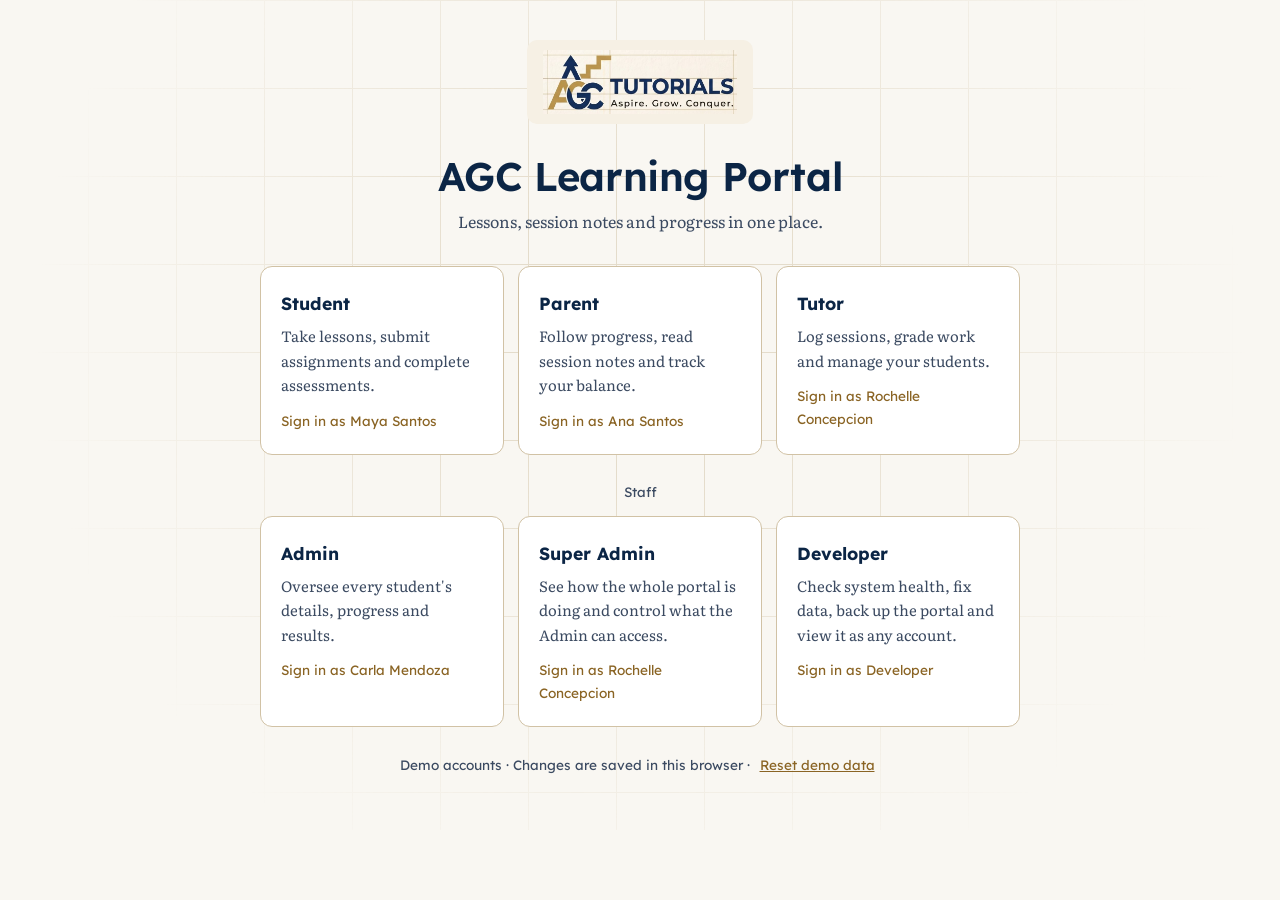
==== AGC Learning Portal.html @ 4625453e "Remove redundant View as page (sidebar dropdown remains) Co-Authored-By: Claude Opus 5.5 <noreply@an" ====
<!DOCTYPE html>
<html lang="en">
<head>
<meta charset="UTF-8">
<meta name="viewport" content="width=device-width, initial-scale=1, viewport-fit=cover">
<title>AGC Learning Portal — AGC Tutorials</title>
<link rel="preconnect" href="https://fonts.googleapis.com">
<link rel="preconnect" href="https://fonts.gstatic.com" crossorigin>
<link href="https://fonts.googleapis.com/css2?family=Lexend:wght@300;400;500;600;700&family=Literata:ital,opsz,wght@0,7..72,400;0,7..72,500;1,7..72,400&display=swap" rel="stylesheet">
<style>
:root{
  --navy:#0B2545; --gold:#C59B4E; --cream:#F9F7F2; --tan:#D1C2A5;
  --bg:#F9F7F2; --surface:#FFFFFF; --surface-2:#F2EDE2; --ink:#0B2545; --ink-soft:#3B4A61;
  --gold-text:#8A6424; --line:#D1C2A5; --btn-bg:#0B2545; --btn-ink:#F9F7F2; --plate:#F6F0E4;
  --side:#0B2545; --side-ink:#E9EDF3; --side-soft:#9FB0C6; --step-empty:#E7DFCE;
  --ok:#2F6B4F; --warn:#9A5B12;
  --display:"Lexend","Segoe UI",system-ui,sans-serif;
  --body:"Literata",Georgia,"Times New Roman",serif;
  box-sizing:border-box;
  padding-top:env(safe-area-inset-top,0px); padding-bottom:env(safe-area-inset-bottom,0px);
}
@media (prefers-color-scheme: dark){
  :root:not([data-theme="light"]){
    --bg:#07182E; --surface:#0E2744; --surface-2:#0B213B; --ink:#F3EEE3; --ink-soft:#C3CBD8;
    --gold-text:#D9B36B; --line:#2B4466; --btn-bg:#C59B4E; --btn-ink:#0B2545;
    --side:#081C35; --side-ink:#E9EDF3; --side-soft:#8FA2BC; --step-empty:#1D3656; --ok:#7CC4A0; --warn:#E3A85A;
  }
}
:root[data-theme="dark"]{
  --bg:#07182E; --surface:#0E2744; --surface-2:#0B213B; --ink:#F3EEE3; --ink-soft:#C3CBD8;
  --gold-text:#D9B36B; --line:#2B4466; --btn-bg:#C59B4E; --btn-ink:#0B2545;
  --side:#081C35; --side-ink:#E9EDF3; --side-soft:#8FA2BC; --step-empty:#1D3656; --ok:#7CC4A0; --warn:#E3A85A;
}
*,*::before,*::after{box-sizing:inherit}
html,body{height:100%}
body{margin:0;background:var(--bg);color:var(--ink);font-family:var(--body);font-size:1rem;line-height:1.65;-webkit-font-smoothing:antialiased}
h1,h2,h3,h4{font-family:var(--display);font-weight:600;line-height:1.2;margin:0;letter-spacing:-.01em}
p{margin:0 0 .9em}
a{color:inherit}
img{max-width:100%;display:block}
button,input,select,textarea{font:inherit;color:inherit}
:focus-visible{outline:3px solid var(--gold);outline-offset:2px;border-radius:4px}
@media (prefers-reduced-motion: reduce){*{animation:none!important;transition:none!important}}

/* ---------- Login ---------- */
.login{min-height:100%;display:grid;place-items:center;padding:40px 20px;position:relative;overflow:hidden}
.login::before{content:"";position:absolute;inset:0;opacity:.5;pointer-events:none;
  background-image:linear-gradient(var(--line) 1px,transparent 1px),linear-gradient(90deg,var(--line) 1px,transparent 1px);
  background-size:88px 88px;mask-image:radial-gradient(circle at 50% 40%,#000 20%,transparent 75%);-webkit-mask-image:radial-gradient(circle at 50% 40%,#000 20%,transparent 75%)}
.login-card{position:relative;width:min(760px,100%)}
.login-logo{background:var(--plate);border-radius:10px;padding:10px 16px;width:max-content;margin:0 auto 28px}
.login-logo img{height:64px;width:auto}
.login h1{text-align:center;font-size:clamp(1.8rem,4vw,2.5rem);margin-bottom:8px}
.login .sub{text-align:center;color:var(--ink-soft);margin-bottom:32px}
.roles{display:grid;grid-template-columns:repeat(3,1fr);gap:14px}
.role{background:var(--surface);border:1px solid var(--line);border-radius:12px;padding:22px 20px;text-align:left;cursor:pointer;display:flex;flex-direction:column;gap:6px;transition:border-color .15s,transform .15s}
.role:hover{border-color:var(--gold);transform:translateY(-2px)}
.role b{font-family:var(--display);font-size:1.1rem}
.role span{font-size:.93rem;color:var(--ink-soft)}
.role em{font-family:var(--display);font-style:normal;font-size:.85rem;color:var(--gold-text);margin-top:6px}
.login .foot{text-align:center;font-family:var(--display);font-size:.85rem;color:var(--ink-soft);margin-top:26px}
.roles-2{grid-template-columns:repeat(2,1fr);max-width:520px;margin:0 auto}
.viewas{padding:14px 6px 16px;border-top:1px solid rgba(255,255,255,.1);font-family:var(--display)}
.viewas label{display:block;font-size:.8rem;color:var(--side-soft);margin-bottom:6px}
.viewas select{background:rgba(255,255,255,.06);color:var(--side-ink);border:1px solid rgba(255,255,255,.2);border-radius:8px;padding:8px 10px;width:100%;font-size:.88rem}
.viewas select option,.viewas select optgroup{background:var(--side);color:var(--side-ink)}
.devbar{display:flex;justify-content:space-between;align-items:center;gap:12px;flex-wrap:wrap;background:var(--gold);color:#0B2545;font-family:var(--display);font-size:.92rem;padding:10px 16px;border-radius:10px;margin-bottom:22px}
.devbar button{background:#0B2545;color:#F9F7F2;border:0;border-radius:8px;padding:6px 12px;font-family:var(--display);font-size:.85rem;cursor:pointer}
textarea.code{font-family:ui-monospace,SFMono-Regular,Consolas,monospace;font-size:.85rem;line-height:1.5;white-space:pre;overflow:auto;tab-size:2}
@media (max-width:680px){.roles,.roles-2{grid-template-columns:1fr}}

/* ---------- Shell ---------- */
.app{display:grid;grid-template-columns:260px 1fr;min-height:100%}
.side{background:var(--side);color:var(--side-ink);display:flex;flex-direction:column;position:sticky;top:0;height:100vh;height:100dvh;padding:20px 16px}
.side .logo{background:var(--plate);border-radius:8px;padding:6px 10px;margin:0 4px 26px}
.side .logo img{height:40px;width:auto}
.side nav{display:flex;flex-direction:column;gap:2px;flex:1}
.side nav a{font-family:var(--display);font-size:.95rem;text-decoration:none;color:var(--side-soft);padding:10px 14px;border-radius:8px;display:flex;justify-content:space-between;align-items:center}
.side nav a:hover{color:var(--side-ink);background:rgba(255,255,255,.06)}
.side nav a[aria-current="page"]{color:var(--side-ink);background:rgba(197,155,78,.16);box-shadow:inset 3px 0 0 var(--gold)}
.pill{background:var(--gold);color:#0B2545;font-size:.75rem;font-weight:600;border-radius:999px;padding:1px 8px}
.who{border-top:1px solid rgba(255,255,255,.1);padding:16px 6px 0;font-family:var(--display)}
.who b{display:block;font-weight:500;font-size:.95rem}
.who span{font-size:.82rem;color:var(--side-soft)}
.who button{margin-top:12px;background:none;border:1px solid rgba(255,255,255,.2);color:var(--side-ink);border-radius:8px;padding:7px 12px;font-family:var(--display);font-size:.85rem;cursor:pointer}
.who button:hover{border-color:var(--gold)}
.topbar{display:none}
.scrim{display:none}
.side{grid-column:1;grid-row:1}
main{grid-column:2;grid-row:1}
main{padding:clamp(22px,4vw,44px) clamp(18px,4vw,48px) 60px;min-width:0}
.page{max-width:1080px}
@media (max-width:880px){
  .app{grid-template-columns:1fr;grid-template-rows:auto 1fr}
  main{grid-column:1;grid-row:2}
  .side{position:fixed;inset:0 auto 0 0;width:min(280px,85%);z-index:50;transform:translateX(-100%);transition:transform .25s;padding-top:calc(20px + env(safe-area-inset-top,0px))}
  .side.open{transform:none}
  .scrim{position:fixed;inset:0;background:rgba(5,16,32,.5);z-index:40;display:none}
  .scrim.show{display:block}
  .topbar{display:flex;align-items:center;gap:12px;position:sticky;top:0;z-index:30;background:var(--side);color:var(--side-ink);padding:10px 16px;padding-top:calc(10px + env(safe-area-inset-top,0px))}
  .topbar button{background:none;border:1px solid rgba(255,255,255,.25);color:var(--side-ink);border-radius:8px;padding:6px 12px;font-family:var(--display);cursor:pointer}
  .topbar b{font-family:var(--display);font-weight:500}
}

/* ---------- Page elements ---------- */
.head{margin-bottom:28px}
.head h1{font-size:clamp(1.6rem,3.4vw,2.3rem)}
.head p{color:var(--ink-soft);margin:6px 0 0;max-width:62ch}
.crumb{font-family:var(--display);font-size:.88rem;color:var(--gold-text);text-decoration:none;display:inline-block;margin-bottom:10px}
.crumb:hover{text-decoration:underline}
.grid{display:grid;gap:16px}
.g2{grid-template-columns:repeat(2,minmax(0,1fr))}
.g3{grid-template-columns:repeat(3,minmax(0,1fr))}
@media (max-width:980px){.g3{grid-template-columns:repeat(2,minmax(0,1fr))}}
@media (max-width:700px){.g2,.g3{grid-template-columns:1fr}}
.card{background:var(--surface);border:1px solid var(--line);border-radius:12px;padding:22px}
.card h2{font-size:1.1rem;margin-bottom:14px}
.card h3{font-size:1.05rem}
.muted{color:var(--ink-soft)}
.small{font-size:.9rem}
.label{font-family:var(--display);font-size:.85rem;color:var(--ink-soft)}
.big{font-family:var(--display);font-size:2.2rem;font-weight:700;letter-spacing:-.02em;line-height:1.1}
.big small{font-size:1rem;font-weight:400;color:var(--ink-soft);letter-spacing:0}
.hero-card{background:var(--navy);color:#F3EEE3;border-color:var(--navy)}
.hero-card .label,.hero-card .muted,.hero-card .big small{color:#B9C4D4}
:root[data-theme="dark"] .hero-card{border-color:var(--gold)}
@media (prefers-color-scheme: dark){:root:not([data-theme="light"]) .hero-card{border-color:var(--gold)}}
.bar{height:8px;background:var(--step-empty);border-radius:99px;overflow:hidden;margin:12px 0 6px}
.bar i{display:block;height:100%;background:var(--gold);border-radius:99px}
.hero-card .bar{background:rgba(255,255,255,.14)}
.section-title{font-family:var(--display);font-size:1.15rem;font-weight:600;margin:36px 0 14px}
.list{display:flex;flex-direction:column}
.row{display:flex;justify-content:space-between;align-items:center;gap:14px;padding:14px 0;border-top:1px solid var(--line)}
.row:first-child{border-top:0;padding-top:0}
.row:last-child{padding-bottom:0}
.row h4{font-size:.98rem;font-weight:500}
.row .meta{font-family:var(--display);font-size:.84rem;color:var(--ink-soft)}
.tag{font-family:var(--display);font-size:.78rem;font-weight:500;border-radius:6px;padding:3px 9px;white-space:nowrap;border:1px solid var(--line);color:var(--ink-soft)}
.tag.gold{background:var(--gold);border-color:var(--gold);color:#0B2545}
.tag.ok{color:var(--ok);border-color:currentColor}
.tag.warn{color:var(--warn);border-color:currentColor}
.btn{font-family:var(--display);font-weight:500;font-size:.95rem;border-radius:8px;padding:10px 18px;cursor:pointer;border:2px solid transparent;text-decoration:none;display:inline-block;text-align:center}
.btn-primary{background:var(--btn-bg);color:var(--btn-ink)}
.btn-primary:hover{filter:brightness(1.12)}
.btn-ghost{background:transparent;border-color:var(--gold);color:var(--ink)}
.btn-ghost:hover{background:var(--gold);color:#0B2545}
.btn-sm{padding:6px 12px;font-size:.86rem}
.linkish{font-family:var(--display);font-size:.9rem;color:var(--gold-text);text-decoration:none;font-weight:500}
.linkish:hover{text-decoration:underline}
.empty{padding:26px;text-align:center;color:var(--ink-soft);border:1px dashed var(--line);border-radius:12px}

/* Staircase progress meter (signature) */
.stairs{display:flex;align-items:flex-end;gap:3px;height:34px}
.stairs i{flex:1;min-width:6px;background:var(--step-empty);border-radius:2px 2px 0 0}
.stairs i.on{background:var(--gold)}
.hero-card .stairs i{background:rgba(255,255,255,.14)}
.hero-card .stairs i.on{background:var(--gold)}
.stairs.lg{height:56px;gap:4px}

/* Courses */
.course{display:flex;flex-direction:column;gap:10px;text-decoration:none;transition:border-color .15s}
.course:hover{border-color:var(--gold)}
.course .svc{font-family:var(--display);font-size:.82rem;color:var(--gold-text);font-weight:500}
.course h3{font-size:1.2rem}
.course .foot{display:flex;justify-content:space-between;align-items:center;font-family:var(--display);font-size:.86rem;color:var(--ink-soft)}
.module{margin-bottom:22px}
.module h3{font-size:1rem;margin-bottom:10px;color:var(--ink-soft);font-weight:500}
.lesson{display:flex;align-items:center;gap:14px;padding:14px 16px;background:var(--surface);border:1px solid var(--line);border-radius:10px;margin-bottom:8px;text-decoration:none}
.lesson:hover{border-color:var(--gold)}
.check{width:24px;height:24px;border-radius:50%;border:2px solid var(--line);flex:none;display:grid;place-items:center;font-size:.8rem;color:#0B2545}
.check.on{background:var(--gold);border-color:var(--gold)}
.lesson b{font-family:var(--display);font-weight:500;flex:1}
.lesson span{font-family:var(--display);font-size:.84rem;color:var(--ink-soft);text-align:right;max-width:42%}
.lesson b{min-width:0}
.reader{max-width:70ch}
.reader .body p{font-size:1.06rem;line-height:1.8}
.keys{background:var(--surface-2);border-left:4px solid var(--gold);border-radius:0 10px 10px 0;padding:16px 20px;margin:22px 0}
.keys h3{font-size:.98rem;margin-bottom:8px}
.keys ul{margin:0;padding-left:1.2em}
.keys li{margin:4px 0}
.try{border:1px solid var(--line);border-radius:10px;padding:16px 20px;margin-bottom:26px;background:var(--surface)}
.try h3{font-size:.98rem;margin-bottom:6px}
.pager{display:flex;justify-content:space-between;gap:12px;flex-wrap:wrap;align-items:center;border-top:1px solid var(--line);padding-top:20px}

/* Forms */
.field{display:flex;flex-direction:column;gap:6px;margin-bottom:14px}
.field label{font-family:var(--display);font-size:.88rem;font-weight:500}
input[type=text],input[type=email],input[type=number],input[type=date],input[type=time],select,textarea{background:var(--bg);border:1px solid var(--line);border-radius:8px;padding:10px 12px;width:100%}
textarea{min-height:110px;resize:vertical;line-height:1.55}
input:focus,select:focus,textarea:focus{outline:2px solid var(--gold);outline-offset:0;border-color:var(--gold)}
.form-row{display:grid;grid-template-columns:repeat(2,minmax(0,1fr));gap:0 14px}
@media (max-width:600px){.form-row{grid-template-columns:1fr}}

/* Quiz */
.q{margin-bottom:18px}
.q legend{font-family:var(--display);font-weight:500;margin-bottom:10px;padding:0}
.q fieldset{border:0;padding:0;margin:0}
.opt{display:flex;align-items:center;gap:10px;padding:10px 14px;border:1px solid var(--line);border-radius:8px;margin-bottom:6px;cursor:pointer;background:var(--bg)}
.opt:hover{border-color:var(--gold)}
.opt input{accent-color:var(--navy)}
.opt.right{border-color:var(--ok);box-shadow:inset 3px 0 0 var(--ok)}
.opt.wrong{border-color:var(--warn);box-shadow:inset 3px 0 0 var(--warn)}
.score{display:flex;align-items:center;gap:20px;margin-bottom:20px}

/* Notes */
.note{border-left:4px solid var(--gold)}
.note .top{display:flex;justify-content:space-between;gap:10px;flex-wrap:wrap;margin-bottom:10px}
.note h3{font-size:1.05rem}
.note .next{background:var(--surface-2);border-radius:8px;padding:10px 14px;font-size:.95rem;margin-top:6px}
.note .next b{font-family:var(--display);font-weight:500}

/* Schedule */
.date{width:58px;flex:none;text-align:center;border:1px solid var(--line);border-radius:10px;padding:6px 0;font-family:var(--display);background:var(--surface-2)}
.date b{display:block;font-size:1.3rem;line-height:1.1}
.date span{font-size:.75rem;color:var(--ink-soft)}
.srow{display:flex;gap:14px;align-items:center;flex:1;min-width:0}

.toast{position:fixed;left:50%;bottom:calc(22px + env(safe-area-inset-bottom,0px));transform:translate(-50%,16px);background:var(--navy);color:#F3EEE3;font-family:var(--display);padding:12px 18px;border-radius:8px;border:1px solid var(--gold);opacity:0;transition:.25s;z-index:90;pointer-events:none}
.toast.show{opacity:1;transform:translate(-50%,0)}
.table-wrap{overflow-x:auto}

/* Tutor hours & payments */
.hp-filters{display:flex;flex-wrap:wrap;gap:12px;align-items:flex-end;justify-content:space-between;margin-bottom:24px}
.hp-filters form{display:flex;flex-wrap:wrap;gap:10px;align-items:flex-end;flex:1 1 520px}
.hp-filters .field{margin:0;flex:1 1 140px;min-width:0}
.hp-filters .field label{font-size:.8rem;color:var(--ink-soft)}
.hp-dl{display:flex;gap:8px;flex-wrap:wrap}
.hp-sec{padding:0;overflow:hidden;margin-bottom:22px}
.hp-sec>h2{margin:0;padding:18px 22px;background:var(--surface-2);font-size:1.1rem;border-bottom:1px solid var(--line)}
.hp-sec .table-wrap{padding:6px 22px 4px}
.hp-sec .tbl th{padding-top:14px;text-transform:uppercase;letter-spacing:.04em;font-size:.74rem}
.hp-sec .tbl .num{text-align:right}
.hp-sec .tbl tfoot td{font-family:var(--display);font-weight:600;border-top:2px solid var(--line);border-bottom:0}
.hp-none{text-align:center;color:var(--ink-soft);padding:22px 0!important}

/* Admin */
.g4{grid-template-columns:repeat(4,minmax(0,1fr))}
@media (max-width:980px){.g4{grid-template-columns:repeat(2,minmax(0,1fr))}}
@media (max-width:480px){.g4{grid-template-columns:1fr}}
.tbl{width:100%;border-collapse:collapse;font-size:.92rem;min-width:640px}
.tbl th{font-family:var(--display);font-weight:500;font-size:.8rem;color:var(--ink-soft);text-align:left;padding:0 12px 10px 0;border-bottom:1px solid var(--line);white-space:nowrap}
.tbl td{padding:12px 12px 12px 0;border-bottom:1px solid var(--line);vertical-align:middle}
.tbl tr:last-child td{border-bottom:0}
.tbl .bar{margin:4px 0 0;width:110px}
.perm{display:flex;justify-content:space-between;align-items:center;gap:16px;padding:14px 0;border-top:1px solid var(--line);cursor:pointer}
.perm:first-child{border-top:0;padding-top:0}
.perm b{font-family:var(--display);font-weight:500;display:block}
.perm input{width:20px;height:20px;accent-color:var(--navy);flex:none}
.locked{border-left:4px solid var(--warn)}
</style>
</head>
<body>
<div id="root"></div>
<div class="toast" id="toast" role="status" aria-live="polite"></div>

<script>
const LOGO = "[data-uri]";
const KEY = "agc-lms-v1", ME_KEY = "agc-lms-me";

/* ---------- helpers ---------- */
const esc = s => String(s ?? "").replace(/[&<>"']/g, c => ({"&":"&amp;","<":"&lt;",">":"&gt;",'"':"&quot;","'":"&#39;"}[c]));
const pad = n => String(n).padStart(2,"0");
const iso = d => d.getFullYear()+"-"+pad(d.getMonth()+1)+"-"+pad(d.getDate());
const dayOffset = n => { const d = new Date(); d.setDate(d.getDate()+n); return iso(d); };
const today = () => iso(new Date());
const parse = s => { const [y,m,d] = s.split("-").map(Number); return new Date(y,m-1,d); };
const fmt = s => parse(s).toLocaleDateString("en-US",{weekday:"short",month:"short",day:"numeric"});
const fmtLong = s => parse(s).toLocaleDateString("en-US",{weekday:"long",month:"long",day:"numeric"});
const fmtTime = t => { if(!t) return ""; let [h,m]=t.split(":").map(Number); const ap=h>=12?"PM":"AM"; h=h%12||12; return h+":"+pad(m)+" "+ap; };
const daysUntil = s => Math.round((parse(s) - parse(today()))/86400000);
const uid = p => p + Math.random().toString(36).slice(2,8);
function dueLabel(s){ const n=daysUntil(s); if(n<0) return {t:Math.abs(n)+" day"+(n===-1?"":"s")+" overdue",c:"warn"}; if(n===0) return {t:"Due today",c:"warn"}; if(n===1) return {t:"Due tomorrow",c:"gold"}; return {t:"Due "+fmt(s),c:""}; }
let toastT; function toast(m){ const t=document.getElementById("toast"); t.textContent=m; t.classList.add("show"); clearTimeout(toastT); toastT=setTimeout(()=>t.classList.remove("show"),2000); }

/* ---------- seed data ---------- */
function L(id,title,mins,body,keys,example){ return {id,title,mins,body,keys,example}; }
function seed(){
  const courses = {
    alg1:{id:"alg1",title:"Algebra I",service:"AGC Core Tutoring",subject:"Math",level:"Middle & High School",
      blurb:"Build fluency with expressions, equations and linear relationships.",
      modules:[
        {title:"Expressions & equations",lessons:[
          L("a1","Variables and expressions",20,["A variable is a letter that stands for a number we don't know yet. An expression combines numbers, variables and operations, such as 3x + 5. Because an expression has no equals sign, we simplify or evaluate it rather than solve it.","To evaluate an expression, replace the variable with its value and follow the order of operations."],["An expression has no equals sign","Like terms share the same variable and power","Order of operations: parentheses, exponents, multiply and divide, add and subtract"],"Evaluate 3x + 5 when x = 4: 3(4) + 5 = 12 + 5 = 17."),
          L("a2","Solving one-step equations",20,["An equation says that two expressions are equal. To solve it, isolate the variable by applying the inverse operation to both sides.","Addition undoes subtraction, and multiplication undoes division. Whatever you do to one side, you must do to the other."],["Keep the equation balanced","Use the inverse operation","Check by substituting your answer back in"],"x − 7 = 12 → add 7 to both sides → x = 19. Check: 19 − 7 = 12 ✓"),
          L("a3","Solving two-step equations",25,["Two-step equations need two inverse operations. Undo addition or subtraction first, then undo multiplication or division.","Writing each step on its own line makes mistakes easy to spot."],["Undo + and − first","Then undo × and ÷","One step per line"],"2x + 3 = 11 → subtract 3: 2x = 8 → divide by 2: x = 4.")]},
        {title:"Linear relationships",lessons:[
          L("a4","Slope as rate of change",25,["Slope measures how much y changes for each 1-unit change in x. We often describe it as rise over run.","A positive slope rises from left to right; a negative slope falls."],["Slope = (y₂ − y₁) ÷ (x₂ − x₁)","Positive slopes rise, negative slopes fall","A horizontal line has slope 0"],"Through (1, 2) and (3, 8): slope = (8 − 2) ÷ (3 − 1) = 6 ÷ 2 = 3."),
          L("a5","Graphing y = mx + b",25,["In slope-intercept form, m is the slope and b is the y-intercept, the point where the line crosses the y-axis.","Plot the y-intercept first, then use the slope to find a second point."],["m = slope","b = y-intercept","Start at (0, b), then rise and run"],"y = 2x + 1: start at (0, 1), go up 2 and right 1 to reach (1, 3).")]}
      ]},
    read:{id:"read",title:"Reading Foundations",service:"AGC Core Tutoring",subject:"Reading",level:"Elementary & Phonics",
      blurb:"Decode words with confidence and understand what you read.",
      modules:[
        {title:"Phonics",lessons:[
          L("r1","Closed syllables",15,["A closed syllable ends with a consonant, which 'closes in' the vowel and usually makes it short.","Words like cat, rab-bit and nap-kin are built from closed syllables."],["Ends in a consonant","The vowel is usually short","Split between two consonants: rab | bit"],"Tap out 'napkin': nap (short a) + kin (short i)."),
          L("r2","Vowel teams",20,["A vowel team is two letters that work together to make one vowel sound, such as ai, ay, ee, ea and oa.","Learning the common teams helps you read longer words smoothly."],["ai / ay say long a (rain, play)","ee / ea often say long e (feet, team)","oa says long o (boat)"],"Read: rain, stay, sheep, beach, coat.")]},
        {title:"Comprehension",lessons:[
          L("r3","Finding the main idea",20,["The main idea is what a whole paragraph is mostly about. The details support it.","Ask: if I had to explain this paragraph in one sentence, what would I say?"],["Look for what the details have in common","The main idea isn't always the first sentence","Say it in your own words"],"Details: bees carry pollen, bees make honey, bees help crops grow → Main idea: bees are important to people and plants."),
          L("r4","Making inferences",20,["An inference is a smart guess that combines clues from the text with what you already know.","Authors don't always say everything directly, so good readers fill in the gaps."],["Text clues + what I know = inference","Point to the clue that supports it","Inferences can be revised"],"'Ella grabbed her umbrella and frowned at the sky.' → It is probably about to rain.")]}
      ]},
    asc:{id:"asc",title:"Executive Functioning Essentials",service:"AGC Ascent Coaching",subject:"Coaching",level:"All grades",
      blurb:"Organize your week, start tasks with less stress, and stay calm under pressure.",
      modules:[
        {title:"Organize",lessons:[
          L("e1","Building a weekly planner",20,["A weekly planner turns a busy week into something you can see. When everything is on one page, it's easier to decide what comes first.","Start by writing in fixed commitments: school, practice, tutoring. Then add homework and study blocks in the gaps."],["Fixed commitments go in first","Give each subject a color","Review the planner every Sunday"],"Sunday: write in soccer (Tue/Thu), tutoring (Wed), then two 30-minute study blocks for the science test."),
          L("e2","Breaking big tasks into steps",20,["Big assignments feel overwhelming because the first step isn't clear. Breaking them into small, specific steps makes each one feel doable.","A good step starts with a verb and takes less than 30 minutes."],["Start each step with a verb","Keep steps under 30 minutes","Put a date next to each step"],"Book report → choose book, read chapters 1–4, write a summary, draft the intro, finish the draft, proofread.")]},
        {title:"Focus & calm",lessons:[
          L("e3","Starting when it feels hard",15,["Task initiation is the skill of getting started. Most people find starting harder than continuing.","Try the five-minute start: commit to working for just five minutes, then decide whether to keep going."],["Make the first step tiny","Set a five-minute timer","Clear your workspace first"],"Instead of 'study for math', start with 'open notebook and redo problem 1'."),
          L("e4","Managing test anxiety",20,["Some nervousness before a test is normal and can even help you focus. When it becomes overwhelming, a few simple tools can bring it back down.","Box breathing slows your heart rate: breathe in for 4, hold for 4, out for 4, hold for 4."],["Prepare early with short sessions","Use box breathing (4-4-4-4)","Start with a question you know"],"Before the test: three rounds of box breathing, then skim the whole test and circle two questions you know.")]}
      ]},
    chem:{id:"chem",title:"Chemistry",service:"AGC Core Tutoring",subject:"Science",level:"High School",
      blurb:"Understand atoms, bonding and chemical reactions from the ground up.",
      modules:[{title:"Foundations",lessons:[
        L("c1","Atoms and the periodic table",25,["Atoms are made of protons, neutrons and electrons. The number of protons defines the element.","The periodic table is organized so that elements in the same column share similar chemical properties."],["Protons (+), neutrons (0), electrons (−)","Atomic number = number of protons","Columns are groups with similar properties"],"Carbon has atomic number 6, so every carbon atom has 6 protons."),
        L("c2","Chemical bonds",25,["Atoms bond to become more stable. In ionic bonds, electrons are transferred; in covalent bonds, electrons are shared.","Metals and nonmetals tend to form ionic bonds, while nonmetals together form covalent bonds."],["Ionic: electrons transferred","Covalent: electrons shared","Bonding leads to stability"],"NaCl (table salt) is ionic; H₂O (water) is covalent."),
        L("c3","Balancing chemical equations",30,["Matter is conserved, so the number of each type of atom must be the same on both sides of an equation.","Change coefficients (the big numbers in front), never the subscripts."],["Count atoms on each side","Adjust coefficients only","Check every element at the end"],"H₂ + O₂ → H₂O becomes 2H₂ + O₂ → 2H₂O.")]}]},
    alg2:{id:"alg2",title:"Algebra II",service:"AGC Core Tutoring",subject:"Math",level:"High School",
      blurb:"Master quadratics, factoring and the tools for advanced math.",
      modules:[{title:"Quadratics",lessons:[
        L("b1","Quadratic functions",25,["A quadratic function has the form y = ax² + bx + c, and its graph is a U-shaped curve called a parabola.","If a is positive the parabola opens up; if negative it opens down."],["Graph is a parabola","a > 0 opens up, a < 0 opens down","The vertex is the turning point"],"y = x² − 4 opens up with vertex at (0, −4)."),
        L("b2","Factoring quadratics",30,["Factoring rewrites a quadratic as a product of two binomials. For x² + bx + c, find two numbers that multiply to c and add to b.","Factoring lets you find where the parabola crosses the x-axis."],["Multiply to c, add to b","Check by expanding","Set each factor to zero to solve"],"x² + 5x + 6 = (x + 2)(x + 3), so x = −2 or x = −3."),
        L("b3","The quadratic formula",30,["When a quadratic doesn't factor neatly, the quadratic formula always works: x = (−b ± √(b² − 4ac)) ÷ 2a.","The expression under the square root, the discriminant, tells you how many real solutions there are."],["Identify a, b and c first","Discriminant > 0: two solutions","Discriminant < 0: no real solutions"],"x² − 2x − 3 = 0: a=1, b=−2, c=−3 → x = (2 ± 4) ÷ 2 → x = 3 or x = −1.")]}]}
  };
  const quizzes = {
    "qz-alg1":{id:"qz-alg1",course:"alg1",title:"Algebra I diagnostic",questions:[
      {q:"Evaluate 4x − 3 when x = 5.",o:["17","20","23","12"],a:0},
      {q:"Solve: x + 9 = 15",o:["24","6","−6","9/15"],a:1},
      {q:"Solve: 3x − 4 = 11",o:["5","7/3","15","3"],a:0},
      {q:"What is the slope of the line through (0, 1) and (2, 7)?",o:["3","4","6","1/3"],a:0},
      {q:"In y = −2x + 5, where does the line cross the y-axis?",o:["(0, 5)","(5, 0)","(0, −2)","(−2, 5)"],a:0}]},
    "qz-read":{id:"qz-read",course:"read",title:"Reading skills check",questions:[
      {q:"Which word is a closed syllable?",o:["hat","he","go","me"],a:0},
      {q:"Which letters form the vowel team in 'boat'?",o:["oa","bo","at","ot"],a:0},
      {q:"The main idea of a paragraph is…",o:["What the whole paragraph is mostly about","Always the first sentence","The most interesting detail","The title of the book"],a:0},
      {q:"An inference combines clues from the text with…",o:["What you already know","The author's name","The page number","A dictionary definition"],a:0}]},
    "qz-chem":{id:"qz-chem",course:"chem",title:"Chemistry foundations check",questions:[
      {q:"Which particle has a negative charge?",o:["Proton","Electron","Neutron","Nucleus"],a:1},
      {q:"Elements in the same column of the periodic table share…",o:["Similar chemical properties","The same mass","The same number of neutrons","The same state of matter"],a:0},
      {q:"Balance H₂ + O₂ → H₂O. What is the coefficient of H₂O?",o:["1","2","3","4"],a:1},
      {q:"A bond in which electrons are shared is called…",o:["Ionic","Metallic","Covalent","Magnetic"],a:2}]},
    "qz-alg2":{id:"qz-alg2",course:"alg2",title:"Quadratics check",questions:[
      {q:"Which way does y = −x² + 3 open?",o:["Up","Down","Left","Right"],a:1},
      {q:"Factor x² + 7x + 12.",o:["(x + 3)(x + 4)","(x + 2)(x + 6)","(x + 1)(x + 12)","(x − 3)(x − 4)"],a:0},
      {q:"If the discriminant is negative, the equation has…",o:["Two real solutions","One real solution","No real solutions","Infinitely many solutions"],a:2}]}
  };
  const T = "Rochelle Concepcion";
  return {
    tutor:T,
    adminPerms:defaultPerms(), accessLog:[],
    courses, quizzes,
    students:[
      {id:"s1",name:"Maya Santos",grade:"Grade 8",parent:"Ana Santos",parentEmail:"ana.santos@example.com",profile:{birthday:"2013-10-12",school:"Lincoln Middle School",lives:"Pasadena, CA",from:"Quezon City, Philippines",enrolled:"2026-06-15",source:"Referral from a friend",parentPhone:"(555) 214-8830",emergency:"Ramon Santos (father) · (555) 214-8831",needs:"Visual learner who does best with worked examples. Gets nervous before tests."},pkg:{name:"Momentum Growth Pack",total:16,used:9,price:1360,paid:680,due:dayOffset(5),expires:dayOffset(75)},courses:["alg1","read","asc"],done:["a1","a2","a3","r1","r2","e1"]},
      {id:"s2",name:"Ethan Cruz",grade:"Grade 11",parent:"Liza Cruz",parentEmail:"liza.cruz@example.com",profile:{birthday:"2010-02-03",school:"Westview High School",lives:"Glendale, CA",from:"Cebu City, Philippines",enrolled:"2026-08-01",source:"Google search",parentPhone:"(555) 377-1902",emergency:"Paolo Cruz (uncle) · (555) 377-4410",needs:"Preparing for AP Chemistry. Prefers online sessions on weekdays."},pkg:{name:"Sprint Growth Pack",total:8,used:6,price:720,paid:720,due:"",expires:dayOffset(21)},courses:["chem","alg2","asc"],done:["c1","b1","e1","e2"]},
      {id:"s3",name:"Sofia Reyes",grade:"Grade 4",parent:"Mark Reyes",parentEmail:"mark.reyes@example.com",profile:{birthday:"2017-05-21",school:"Maple Elementary",lives:"Burbank, CA",from:"Burbank, CA",enrolled:"2026-09-10",source:"School recommendation",parentPhone:"(555) 408-5567",emergency:"Elena Reyes (grandmother) · (555) 408-1120",needs:"Has an IEP for reading fluency. Short movement break every 15 minutes."},pkg:{name:"Flex Aspire Pass",total:2,used:1,price:200,paid:100,due:dayOffset(-2),expires:dayOffset(30)},courses:["read"],done:["r1"]}
    ],
    assignments:[
      {id:"as1",student:"s1",course:"alg1",title:"Two-step equations practice",due:dayOffset(3),status:"assigned",instructions:"Solve the five equations on your worksheet and show every step on its own line. Then write one sentence explaining which operation you undo first and why."},
      {id:"as2",student:"s1",course:"read",title:"Main idea paragraph",due:dayOffset(-4),status:"graded",instructions:"Read the article about honeybees and write the main idea in one sentence, followed by three supporting details.",submission:"Main idea: Honeybees are important because they help plants grow. Details: they carry pollen between flowers, they make honey, and farmers need them for crops like almonds.",grade:"A",feedback:"Excellent, Maya! Your main idea is clear and every detail supports it. Next time, try putting the main idea in your own words even more."},
      {id:"as3",student:"s1",course:"asc",title:"My weekly planner",due:dayOffset(6),status:"assigned",instructions:"Fill in next week's planner: fixed commitments first, then homework and two study blocks. Bring a photo or the paper copy to your next Ascent session."},
      {id:"as4",student:"s2",course:"chem",title:"Balancing equations set",due:dayOffset(-1),status:"submitted",instructions:"Balance the eight equations on the worksheet. Circle any you found tricky.",submission:"1) 2H₂ + O₂ → 2H₂O  2) N₂ + 3H₂ → 2NH₃  3) CH₄ + 2O₂ → CO₂ + 2H₂O … I found #6 tricky because of the oxygen on both sides."},
      {id:"as5",student:"s2",course:"alg2",title:"Graph three parabolas",due:dayOffset(5),status:"assigned",instructions:"Graph y = x², y = −x² + 4 and y = (x − 2)². Label each vertex and say which way it opens."},
      {id:"as6",student:"s3",course:"read",title:"Vowel team word hunt",due:dayOffset(2),status:"assigned",instructions:"Find 10 words with vowel teams in your favorite book. Write each word and underline the vowel team."}
    ],
    results:[
      {id:uid("r"),student:"s1",quiz:"qz-read",score:3,total:4,date:dayOffset(-10)},
      {id:uid("r"),student:"s2",quiz:"qz-chem",score:4,total:4,date:dayOffset(-6)}
    ],
    notes:[
      {id:"n1",student:"s1",date:dayOffset(-2),service:"AGC Core Tutoring",mode:"In-home",focus:"Algebra I: two-step equations",summary:"Maya solved 8 of 10 two-step equations independently. She's confident undoing addition first; equations with negative coefficients still slow her down.",next:"Practice five equations with negative coefficients before the next session."},
      {id:"n2",student:"s1",date:dayOffset(-7),service:"AGC Ascent Coaching",mode:"AGC Anywhere",focus:"Weekly planning",summary:"We built a color-coded weekly planner together. Maya identified Tuesday evenings as her most overloaded time and moved one study block to Monday.",next:"Fill in the planner every Sunday and bring it to the next Ascent session."},
      {id:"n3",student:"s1",date:dayOffset(-12),service:"AGC Core Tutoring",mode:"In-home",focus:"Reading: vowel teams",summary:"Strong progress decoding ai/ay and ee/ea words. Oral reading fluency rose from 88 to 97 words per minute on a grade-level passage.",next:"Read aloud for 10 minutes a day; mark any vowel-team words that are tricky."},
      {id:"n4",student:"s2",date:dayOffset(-3),service:"AGC Core Tutoring",mode:"Public library",focus:"Chemistry: balancing equations",summary:"Ethan balanced combustion reactions with support and is now counting atoms systematically. He rushes the final check.",next:"Finish the balancing set and check every element before submitting."},
      {id:"n5",student:"s2",date:dayOffset(-9),service:"AGC Ascent Coaching",mode:"AGC Anywhere",focus:"Breaking down the lab report",summary:"We split the chemistry lab report into six dated steps. Ethan felt much less stressed once he could see the whole plan.",next:"Complete steps 1–3 by Friday."},
      {id:"n6",student:"s3",date:dayOffset(-5),service:"AGC Core Tutoring",mode:"In-home",focus:"Phonics: closed syllables",summary:"Sofia read 18 of 20 closed-syllable words correctly and began splitting two-syllable words on her own. Very positive session!",next:"Practice the word cards with a parent three times this week."}
    ],
    sessions:[
      {id:"ss1",student:"s1",date:dayOffset(2),time:"16:00",subject:"Algebra I",service:"AGC Core Tutoring",mode:"In-home"},
      {id:"ss2",student:"s1",date:dayOffset(5),time:"17:00",subject:"Executive functioning",service:"AGC Ascent Coaching",mode:"AGC Anywhere"},
      {id:"ss3",student:"s2",date:dayOffset(1),time:"15:30",subject:"Chemistry",service:"AGC Core Tutoring",mode:"Public library"},
      {id:"ss4",student:"s2",date:dayOffset(4),time:"16:30",subject:"Algebra II",service:"AGC Core Tutoring",mode:"AGC Anywhere"},
      {id:"ss5",student:"s3",date:dayOffset(3),time:"14:00",subject:"Reading",service:"AGC Core Tutoring",mode:"In-home"}
    ]
  };
}

// What the Super Admin can grant or withhold from the Admin: [key, label, description, on by default]
const PERMS = [
  ["viewStudents","Student details & progress","Student list, grades, course progress and lessons completed.",true],
  ["viewProfiles","Student profiles","Birthdays, school, hometown, family contacts and learning needs.",true],
  ["editProfiles","Edit student profiles","Update birthdays, school, address, contacts and learning needs.",true],
  ["viewResults","Assignments & assessments","Assignment status, grades and assessment scores.",true],
  ["viewNotes","Session notes","Notes tutors write after every session.",true],
  ["viewSchedule","Schedule","Upcoming sessions for every student.",true],
  ["viewBilling","Payments & balances","Package prices, amounts paid, balances and due dates.",false],
  ["editBilling","Update payment details","Record payments and change due dates. Needs Payments & balances.",false],
  ["emailParents","Email parents","Send session notes to parents by email.",false]
];
const ADMIN = "Carla Mendoza", SUPER = "Rochelle Concepcion";
function defaultPerms(){ return Object.fromEntries(PERMS.map(p=>[p[0],p[3]])); }
function can(p){
  if(!ME) return false;
  if(ME.role==="tutor"||ME.role==="superadmin") return true;
  if(ME.role!=="admin") return false;
  if(p==="editBilling" && !S.adminPerms.viewBilling) return false;
  if(p==="editProfiles" && !S.adminPerms.viewProfiles) return false;
  return !!S.adminPerms[p];
}
const isStaff = () => ["tutor","admin","superadmin"].includes(ME?.role);
// [name, length, sessions, rate per session, price, savings]
const PACKAGES = [["Flex Aspire Pass","Pay-as-you-go",1,100,100,0],["Sprint Growth Pack","8 sessions",8,90,720,80],["Momentum Growth Pack","16 sessions",16,85,1360,240],["Ascent Progress Pack","32 sessions",32,80,2560,640],["Semester Conquer Pass","48 sessions",48,75,3600,1200],["Apex Scholar Elite","72 sessions",72,70,5040,2160]];
let S, ME;
try { S = JSON.parse(localStorage.getItem(KEY)); } catch(e) { S = null; }
if(!S || !S.students) S = seed();
if(!S.adminPerms) S.adminPerms = defaultPerms();
PERMS.forEach(p => { if(S.adminPerms[p[0]]==null) S.adminPerms[p[0]] = p[3]; });
if(!S.accessLog) S.accessLog = [];
// Program renamed 2026-11-11: update sessions, notes and courses saved under the old name
Object.values(S).forEach(v => { if(v && typeof v==="object") Object.values(v).forEach(o => { if(o && o.service==="AGC Core Tutoring: In-person Specialized Tutoring") o.service = "AGC Core Tutoring"; }); });
{ const base = seed(); S.students.forEach(s => { const b = base.students.find(x=>x.id===s.id);
  if(s.parentEmail==null) s.parentEmail = b ? b.parentEmail : "";
  if(!s.profile) s.profile = b && b.name===s.name ? {...b.profile} : {};
  if(s.pkg.price==null){ const bp = b && b.pkg.name===s.pkg.name ? b.pkg : null; const rate = (PACKAGES.find(p=>p[0]===s.pkg.name)||[])[3]||0;
    Object.assign(s.pkg, bp ? {price:bp.price,paid:bp.paid,due:bp.due,expires:bp.expires} : {price:rate*s.pkg.total,paid:0,due:"",expires:""}); } }); }
try { ME = JSON.parse(localStorage.getItem(ME_KEY)); } catch(e) { ME = null; }
function save(){ try{ localStorage.setItem(KEY, JSON.stringify(S)); }catch(e){} }
function saveMe(){ try{ ME ? localStorage.setItem(ME_KEY, JSON.stringify(ME)) : localStorage.removeItem(ME_KEY); }catch(e){} }

/* ---------- data helpers ---------- */
const stu = id => S.students.find(s => s.id === id);
const lessonsOf = c => c.modules.flatMap(m => m.lessons);
const courseProgress = (s, cid) => { const ls = lessonsOf(S.courses[cid]); const d = ls.filter(l => s.done.includes(l.id)).length; return {done:d,total:ls.length}; };
const overall = s => s.courses.reduce((a,c)=>{const p=courseProgress(s,c);a.done+=p.done;a.total+=p.total;return a},{done:0,total:0});
const remaining = s => Math.max(0, s.pkg.total - s.pkg.used);
const upcoming = sid => S.sessions.filter(x => (!sid || x.student===sid) && daysUntil(x.date) >= 0).sort((a,b)=> (a.date+a.time).localeCompare(b.date+b.time));
const notesFor = sid => S.notes.filter(n => !sid || n.student===sid).sort((a,b)=>b.date.localeCompare(a.date));
const assignFor = sid => S.assignments.filter(a => a.student===sid);
const nextLesson = (s, cid) => lessonsOf(S.courses[cid]).find(l => !s.done.includes(l.id));
function currentStudent(){ return ME && (ME.role==="student"||ME.role==="parent") ? stu(ME.student) : null; }

/* ---------- components ---------- */
function stairs(done,total,lg){
  const n = Math.max(1, Math.min(total, 12)); const filled = total ? Math.round(done/total*n) : 0;
  let h=""; for(let i=0;i<n;i++){ const ht = 28 + (72*(i+1)/n); h += `<i class="${i<filled?"on":""}" style="height:${ht}%"></i>`; }
  return `<div class="stairs${lg?" lg":""}" role="img" aria-label="${done} of ${total} lessons complete">${h}</div>`;
}
function balanceCard(s, hero){
  const r = remaining(s), pct = s.pkg.total ? s.pkg.used/s.pkg.total*100 : 0;
  return `<div class="card ${hero?"hero-card":""}">
    <div class="label">Session balance</div>
    <div class="big">${r} <small>of ${s.pkg.total} sessions left</small></div>
    <div class="bar" aria-hidden="true"><i style="width:${pct}%"></i></div>
    <div class="small muted">${esc(s.pkg.name)} · ${s.pkg.used} used</div>
    ${r<=2?`<p class="small" style="margin:10px 0 0;color:${hero?"#E6C27E":"var(--warn)"}">${r===0?"No sessions left.":"Running low."} Renew a package to keep your schedule.</p>`:""}
  </div>`;
}
const SOURCES = ["Referral from a friend","Google search","Facebook or Instagram","School recommendation","Returning family","Walk-in","Other"];
function ageOf(b){ if(!b) return null; const d = parse(b), n = parse(today()); let a = n.getFullYear()-d.getFullYear(); if(n.getMonth()<d.getMonth() || (n.getMonth()===d.getMonth() && n.getDate()<d.getDate())) a--; return a; }
function daysToBirthday(b){ if(!b) return null; const d = parse(b), n = parse(today()); let x = new Date(n.getFullYear(), d.getMonth(), d.getDate()); if(x < n) x = new Date(n.getFullYear()+1, d.getMonth(), d.getDate()); return Math.round((x-n)/86400000); }
const bdayLabel = b => { const d = daysToBirthday(b); return d===null ? "" : d===0 ? "Birthday today! 🎂" : d===1 ? "Birthday tomorrow" : d<=30 ? `Birthday in ${d} days` : ""; };
const fmtBday = b => parse(b).toLocaleDateString("en-US",{month:"long",day:"numeric",year:"numeric"});
function profileCard(s){
  const p = s.profile||{}, age = ageOf(p.birthday), soon = bdayLabel(p.birthday), dash = `<span class="muted">Not added</span>`;
  const line = (k,v) => `<div class="row"><span class="small muted">${k}</span><span class="small" style="font-family:var(--display);font-weight:500;text-align:right">${v||dash}</span></div>`;
  return `<div class="card"><h2>Student details</h2><div class="list">
    ${line("Birthday", p.birthday ? `${fmtBday(p.birthday)} · ${age} years old${soon?` <span class="tag gold">${soon}</span>`:""}` : "")}
    ${line("Grade", esc(s.grade))}
    ${line("School", esc(p.school||""))}
    ${line("Lives in", esc(p.lives||""))}
    ${line("Originally from", esc(p.from||""))}
    ${line("Joined AGC", p.enrolled ? fmtBday(p.enrolled) : "")}
    ${line("How they found AGC", esc(p.source||""))}
  </div></div>
  <div class="card"><h2>Family &amp; contacts</h2><div class="list">
    ${line("Parent / guardian", esc(s.parent))}
    ${line("Parent email", s.parentEmail ? `<a class="linkish" href="mailto:${esc(s.parentEmail)}">${esc(s.parentEmail)}</a>` : "")}
    ${line("Parent phone", p.parentPhone ? `<a class="linkish" href="tel:${esc(p.parentPhone.replace(/[^0-9+]/g,""))}">${esc(p.parentPhone)}</a>` : "")}
    ${line("Emergency contact", esc(p.emergency||""))}
  </div>
  <h2 style="margin-top:20px">Learning needs &amp; notes</h2><p class="small" style="margin:0">${p.needs?esc(p.needs):dash}</p></div>`;
}
function profileForm(s){
  const p = s.profile||{}, f = (id,label,name,type,val,ph) => `<div class="field"><label for="${id}">${label}</label><input type="${type}" id="${id}" name="${name}" value="${esc(val||"")}" ${ph?`placeholder="${ph}"`:""}></div>`;
  return `<details class="card" style="margin-top:16px"><summary style="cursor:pointer;font-family:var(--display);font-weight:600">Edit profile</summary>
  <form data-form="profile" data-id="${s.id}" style="margin-top:18px"><div class="form-row">
    ${f("pn","Student name","name","text",s.name)}
    ${f("pg","Grade","grade","text",s.grade,"e.g. Grade 8")}
    ${f("pb","Birthday","birthday","date",p.birthday)}
    ${f("psc","School","school","text",p.school,"School name")}
    ${f("pl","Lives in","lives","text",p.lives,"City, state")}
    ${f("pf","Originally from","from","text",p.from,"Hometown or country")}
    ${f("pe","Joined AGC","enrolled","date",p.enrolled)}
    <div class="field"><label for="ps">How they found AGC</label><select id="ps" name="source"><option value="">Choose…</option>${SOURCES.map(o=>`<option ${o===p.source?"selected":""}>${o}</option>`).join("")}</select></div>
    ${f("pp","Parent / guardian","parent","text",s.parent)}
    ${f("pm","Parent email","parentEmail","email",s.parentEmail,"parent@example.com")}
    ${f("pph","Parent phone","parentPhone","text",p.parentPhone)}
    ${f("pem","Emergency contact","emergency","text",p.emergency,"Name (relationship) · phone")}
  </div>
  <div class="field"><label for="pnd">Learning needs &amp; notes</label><textarea id="pnd" name="needs" placeholder="IEP or 504 plan, learning style, allergies, anything tutors should know">${esc(p.needs||"")}</textarea></div>
  <button class="btn btn-primary">Save profile</button></form></details>`;
}
const money = n => "$" + Math.round(n).toLocaleString("en-US");
function billing(s){
  const p = s.pkg, owed = Math.max(0, (p.price||0) - (p.paid||0)), rate = p.total ? (p.price||0)/p.total : 0;
  const d = owed && p.due ? daysUntil(p.due) : null;
  const status = !owed ? "Paid in full" : d===null ? "Balance due" : d<0 ? `Overdue by ${-d} day${d===-1?"":"s"}` : d===0 ? "Due today" : d===1 ? "Due tomorrow" : `Due in ${d} days`;
  return {owed, rate, d, status, urgent: owed>0 && d!==null && d<=3, availed: rate*p.used, left: rate*remaining(s)};
}
function billingCard(s){
  const p = s.pkg, b = billing(s);
  const line = (k,v) => `<div class="row"><span class="small muted">${k}</span><span class="small" style="font-family:var(--display);font-weight:500;text-align:right">${v}</span></div>`;
  return `<div class="card">
    <div class="label">Payment &amp; package</div>
    <div class="big" style="margin-top:4px">${money(b.owed)} <small>${b.owed?"balance due":"owed"}</small></div>
    <span class="tag ${!b.owed?"ok":b.urgent?"warn":"gold"}" style="display:inline-block;margin:8px 0 14px">${b.status}</span>
    <div class="list">
      ${line("Package", esc(p.name))}
      ${line("Package price", money(p.price||0))}
      ${line("Paid so far", money(p.paid||0))}
      ${b.owed?line("Payment due date", p.due?fmtLong(p.due):"Not set"):""}
      ${line("Sessions availed", `${p.used} of ${p.total} · ${money(b.availed)}`)}
      ${line("Sessions remaining", `${remaining(s)} · ${money(b.left)} value`)}
      ${line("Package valid until", p.expires?fmtLong(p.expires):"No expiry")}
    </div>
  </div>`;
}
function nextSessionCard(sid){
  const n = upcoming(sid)[0];
  if(!n) return `<div class="card"><div class="label">Next session</div><p class="muted" style="margin:8px 0 0">Nothing scheduled yet.</p></div>`;
  const d = daysUntil(n.date);
  return `<div class="card"><div class="label">Next session</div>
    <div class="big" style="font-size:1.6rem;margin-top:4px">${d===0?"Today":d===1?"Tomorrow":fmt(n.date)} <small>${fmtTime(n.time)}</small></div>
    <p style="margin:8px 0 0">${esc(n.subject)}</p><div class="small muted">${esc(n.service)} · ${esc(n.mode)}</div></div>`;
}
function noteMailto(n, to){
  const s = stu(n.student); const first = s.name.split(" ")[0];
  const body = [`Hi ${s.parent.split(" ")[0]},`,"",`Here are the notes from ${first}'s session on ${fmtLong(n.date)}.`,"",
    `Service: ${n.service} · ${n.mode}`,`Focus: ${n.focus}`,"","What we worked on:",n.summary,
    ...(n.next?["","Next steps:",n.next]:[]),"",`Sessions remaining: ${remaining(s)} of ${s.pkg.total} (${s.pkg.name})`,
    ...(()=>{ const b = billing(s); return b.owed ? [`Balance due: ${money(b.owed)}${s.pkg.due?` · ${b.status.toLowerCase()} (${fmtLong(s.pkg.due)})`:""}`] : ["Package: paid in full"]; })(),
    ...(s.pkg.expires?[`Package valid until: ${fmtLong(s.pkg.expires)}`]:[]),"","Thank you,",S.tutor,"AGC Tutorials"].join("\n");
  return `mailto:${encodeURIComponent(to||s.parentEmail||"").replace(/%40/g,"@")}?subject=${encodeURIComponent(`Session notes: ${s.name} · ${fmtLong(n.date)}`)}&body=${encodeURIComponent(body)}`;
}
function noteCard(n, showStudent){
  const s = stu(n.student);
  return `<article class="card note">
    <div class="top"><div><h3>${esc(n.focus)}</h3><div class="label">${fmtLong(n.date)}${showStudent?" · "+esc(s?.name):""}</div></div>
    <div style="display:flex;gap:6px;flex-wrap:wrap"><span class="tag">${esc(n.service)}</span><span class="tag">${esc(n.mode)}</span></div></div>
    <p>${esc(n.summary)}</p>
    ${n.next?`<div class="next"><b>Next steps:</b> ${esc(n.next)}</div>`:""}
    ${isStaff()&&can("emailParents")?`<div style="margin-top:12px"><a class="btn btn-ghost btn-sm" href="${esc(noteMailto(n))}">Email to ${esc(s.parent.split(" ")[0])}</a></div>`:""}
  </article>`;
}
function sessionRow(x, showStudent){
  const p = parse(x.date);
  return `<div class="row"><div class="srow"><div class="date"><b>${p.getDate()}</b><span>${p.toLocaleDateString("en-US",{month:"short"})}</span></div>
    <div><h4>${esc(x.subject)}${showStudent?" · "+esc(stu(x.student)?.name):""}</h4><div class="meta">${p.toLocaleDateString("en-US",{weekday:"long"})}, ${fmtTime(x.time)} · ${esc(x.service)}</div></div></div>
    <span class="tag ${x.mode==="AGC Anywhere"?"gold":""}">${esc(x.mode)}</span></div>`;
}
function statusTag(a){
  if(a.status==="graded") return `<span class="tag ok">Graded: ${esc(a.grade)}</span>`;
  if(a.status==="submitted") return `<span class="tag">Submitted</span>`;
  const d = dueLabel(a.due); return `<span class="tag ${d.c}">${d.t}</span>`;
}
function courseCard(s, cid, link){
  const c = S.courses[cid], p = courseProgress(s,cid);
  const inner = `<span class="svc">${esc(c.service)}</span><h3>${esc(c.title)}</h3><p class="small muted" style="margin:0">${esc(c.blurb)}</p>
    ${stairs(p.done,p.total)}<div class="foot"><span>${p.done} of ${p.total} lessons</span><span>${p.total?Math.round(p.done/p.total*100):0}%</span></div>`;
  return link ? `<a class="card course" href="#/course/${cid}">${inner}</a>` : `<div class="card course">${inner}</div>`;
}
const empty = m => `<div class="empty">${m}</div>`;

/* ---------- views: student ---------- */
function greeting(){ const h=new Date().getHours(); return h<12?"Good morning":h<18?"Good afternoon":"Good evening"; }
const V = {};
V.dashboard = () => {
  const s = currentStudent(), o = overall(s);
  const todo = assignFor(s.id).filter(a=>a.status==="assigned").sort((a,b)=>a.due.localeCompare(b.due));
  const cont = s.courses.map(cid=>({cid,l:nextLesson(s,cid)})).filter(x=>x.l);
  const note = notesFor(s.id)[0];
  return `<div class="head"><h1>${greeting()}, ${esc(s.name.split(" ")[0])}</h1><p>Every step counts. Here's where you are this week.</p></div>
  <div class="grid g3">
    <div class="card hero-card"><div class="label">Overall progress</div><div class="big">${o.done} <small>of ${o.total} lessons</small></div>${stairs(o.done,o.total,true)}</div>
    ${balanceCard(s)}
    ${nextSessionCard(s.id)}
  </div>
  <h2 class="section-title">Continue learning</h2>
  ${cont.length?`<div class="grid g2">${cont.map(x=>`<a class="lesson" href="#/lesson/${x.cid}/${x.l.id}"><span class="check" aria-hidden="true"></span><b>${esc(x.l.title)}</b><span>${esc(S.courses[x.cid].title)} · ${x.l.mins} min</span></a>`).join("")}</div>`:empty("You've finished every lesson. Amazing work!")}
  <div class="grid g2" style="margin-top:36px">
    <div class="card"><h2>Due soon</h2>${todo.length?`<div class="list">${todo.slice(0,4).map(a=>`<div class="row"><div><h4><a class="linkish" style="color:inherit" href="#/assignment/${a.id}">${esc(a.title)}</a></h4><div class="meta">${esc(S.courses[a.course].title)}</div></div>${statusTag(a)}</div>`).join("")}</div>`:`<p class="muted">You're all caught up.</p>`}</div>
    <div class="card"><h2>Latest note from your tutor</h2>${note?`<h3>${esc(note.focus)}</h3><div class="label" style="margin-bottom:8px">${fmtLong(note.date)}</div><p class="small">${esc(note.summary)}</p><a class="linkish" href="#/notes">See all session notes</a>`:`<p class="muted">Notes appear here after each session.</p>`}</div>
  </div>`;
};
V.courses = () => {
  const s = currentStudent();
  return `<div class="head"><h1>My courses</h1><p>Lessons are built around your diagnostic results, so each one starts where you are.</p></div>
  <div class="grid g3">${s.courses.map(c=>courseCard(s,c,true)).join("")}</div>`;
};
V.course = (cid) => {
  const c = S.courses[cid]; if(!c) return V.notfound();
  const s = currentStudent(); const p = s ? courseProgress(s,cid) : null;
  const back = ME.role==="tutor" ? `<a class="crumb" href="#/library">← Course library</a>` : `<a class="crumb" href="#/courses">← My courses</a>`;
  return `${back}<div class="head"><h1>${esc(c.title)}</h1><p>${esc(c.service)} · ${esc(c.level)}. ${esc(c.blurb)}</p></div>
  ${p?`<div class="card" style="margin-bottom:28px;display:flex;gap:24px;align-items:center;flex-wrap:wrap"><div style="flex:1;min-width:200px">${stairs(p.done,p.total,true)}</div><div><div class="big">${Math.round(p.done/p.total*100)}%</div><div class="label">${p.done} of ${p.total} lessons complete</div></div></div>`:""}
  ${c.modules.map((m,i)=>`<div class="module"><h3>Module ${i+1}: ${esc(m.title)}</h3>
    ${m.lessons.map(l=>{const d=s&&s.done.includes(l.id);return `<a class="lesson" href="#/lesson/${cid}/${l.id}"><span class="check ${d?"on":""}" aria-label="${d?"Complete":"Not started"}">${d?"✓":""}</span><b>${esc(l.title)}</b><span>${l.mins} min</span></a>`}).join("")}
  </div>`).join("")}`;
};
V.lesson = (cid, lid) => {
  const c = S.courses[cid]; if(!c) return V.notfound();
  const ls = lessonsOf(c), i = ls.findIndex(l=>l.id===lid), l = ls[i]; if(!l) return V.notfound();
  const s = ME.role==="student" ? currentStudent() : null; const done = s && s.done.includes(l.id);
  const prev = ls[i-1], next = ls[i+1];
  return `<a class="crumb" href="#/course/${cid}">← ${esc(c.title)}</a>
  <article class="reader">
    <div class="head"><div class="label">Lesson ${i+1} of ${ls.length} · ${l.mins} min</div><h1 style="margin-top:6px">${esc(l.title)}</h1></div>
    <div class="body">${l.body.map(p=>`<p>${esc(p)}</p>`).join("")}</div>
    <div class="keys"><h3>Key ideas</h3><ul>${l.keys.map(k=>`<li>${esc(k)}</li>`).join("")}</ul></div>
    <div class="try"><h3>Worked example</h3><p style="margin:0">${esc(l.example)}</p></div>
    <div class="pager">
      <div>${prev?`<a class="linkish" href="#/lesson/${cid}/${prev.id}">← ${esc(prev.title)}</a>`:""}</div>
      <div style="display:flex;gap:10px;flex-wrap:wrap;align-items:center">
        ${s?(done?`<span class="tag ok">Completed ✓</span>`:`<button class="btn btn-primary" data-act="complete" data-cid="${cid}" data-lid="${l.id}" data-next="${next?next.id:""}">Mark complete${next?" & continue":""}</button>`):""}
        ${next&&(!s||done)?`<a class="btn btn-ghost" href="#/lesson/${cid}/${next.id}">Next: ${esc(next.title)}</a>`:""}
      </div>
    </div>
  </article>`;
};
V.assignments = () => {
  const s = currentStudent(), all = assignFor(s.id);
  const groups = [["To do",all.filter(a=>a.status==="assigned").sort((a,b)=>a.due.localeCompare(b.due))],["Submitted",all.filter(a=>a.status==="submitted")],["Graded",all.filter(a=>a.status==="graded")]];
  return `<div class="head"><h1>Assignments</h1><p>Practice work from your tutor. Open one to read the instructions and submit your answer.</p></div>
  ${groups.map(([t,list])=>`<h2 class="section-title">${t} <span class="muted small">(${list.length})</span></h2>
    ${list.length?`<div class="card"><div class="list">${list.map(a=>`<div class="row"><div><h4><a class="linkish" style="color:inherit" href="#/assignment/${a.id}">${esc(a.title)}</a></h4><div class="meta">${esc(S.courses[a.course].title)} · due ${fmt(a.due)}</div></div>${statusTag(a)}</div>`).join("")}</div></div>`:empty("Nothing here.")}`).join("")}`;
};
V.assignment = (id) => {
  const a = S.assignments.find(x=>x.id===id); if(!a) return V.notfound();
  const s = stu(a.student);
  const back = ME.role==="tutor" ? `<a class="crumb" href="#/review">← Review work</a>` : `<a class="crumb" href="#/assignments">← Assignments</a>`;
  let action = "";
  if(ME.role==="student" && a.status==="assigned") action = `<form class="card" data-form="submit" data-id="${a.id}"><div class="field"><label for="ans">Your answer</label><textarea id="ans" name="ans" required placeholder="Type your work here. Show your steps!"></textarea></div><button class="btn btn-primary">Submit assignment</button></form>`;
  if(a.submission) action = `<div class="card"><h2>${ME.role==="tutor"?esc(s.name)+"'s":"Your"} submission</h2><p style="white-space:pre-wrap;margin:0">${esc(a.submission)}</p></div>`;
  if(ME.role==="tutor" && a.status==="submitted") action += `<form class="card" style="margin-top:16px" data-form="grade" data-id="${a.id}"><h2>Grade this work</h2><div class="form-row"><div class="field"><label for="g">Grade</label><select id="g" name="grade">${["A","A−","B+","B","B−","C+","C","Needs revision"].map(g=>`<option>${g}</option>`).join("")}</select></div></div><div class="field"><label for="fb">Feedback</label><textarea id="fb" name="fb" required placeholder="What went well, and what to try next"></textarea></div><button class="btn btn-primary">Return graded work</button></form>`;
  if(a.status==="graded") action += `<div class="card note" style="margin-top:16px"><div class="top"><h3>Tutor feedback</h3><span class="tag ok">Grade: ${esc(a.grade)}</span></div><p style="margin:0">${esc(a.feedback)}</p></div>`;
  return `${back}<div class="head"><div class="label">${esc(S.courses[a.course].title)}${ME.role==="tutor"?" · "+esc(s.name):""}</div><h1 style="margin-top:6px">${esc(a.title)}</h1><div style="margin-top:10px">${statusTag(a)}</div></div>
  <div class="reader"><div class="keys"><h3>Instructions</h3><p style="margin:0">${esc(a.instructions)}</p></div>${action}</div>`;
};
V.assessments = () => {
  const s = currentStudent(); const qs = Object.values(S.quizzes).filter(q=>s.courses.includes(q.course));
  return `<div class="head"><h1>Assessments</h1><p>Short checks that show what you've mastered and what to practice next. You can retake any of them.</p></div>
  ${qs.length?`<div class="grid g2">${qs.map(q=>{const r=S.results.filter(x=>x.student===s.id&&x.quiz===q.id).sort((a,b)=>b.date.localeCompare(a.date))[0];
    return `<div class="card"><span class="label">${esc(S.courses[q.course].title)} · ${q.questions.length} questions</span><h3 style="margin:6px 0 12px">${esc(q.title)}</h3>
    ${r?`<p class="small muted">Last score: <b style="color:var(--ink)">${r.score}/${r.total}</b> on ${fmt(r.date)}</p>`:`<p class="small muted">Not taken yet.</p>`}
    <a class="btn ${r?"btn-ghost":"btn-primary"} btn-sm" href="#/quiz/${q.id}">${r?"Retake":"Start"} assessment</a></div>`}).join("")}</div>`:empty("No assessments for your courses yet.")}`;
};
let lastQuiz = null;
V.quiz = (id) => {
  const q = S.quizzes[id]; if(!q) return V.notfound();
  const res = lastQuiz && lastQuiz.id===id ? lastQuiz : null;
  return `<a class="crumb" href="#/assessments">← Assessments</a><div class="head"><h1>${esc(q.title)}</h1><p>${esc(S.courses[q.course].title)} · ${q.questions.length} questions</p></div>
  <div class="reader">
  ${res?`<div class="card hero-card score"><div class="big">${res.score}/${q.questions.length}</div><div><b style="font-family:var(--display)">${res.score===q.questions.length?"Perfect score!":res.score/q.questions.length>=.7?"Great work!":"Good effort. Let's keep practicing."}</b><div class="small muted">Your tutor can see this result.</div></div></div>`:""}
  <form class="card" data-form="quiz" data-id="${id}">
    ${q.questions.map((x,i)=>`<div class="q"><fieldset><legend>${i+1}. ${esc(x.q)}</legend>
      ${x.o.map((o,j)=>{let cls="";if(res){if(j===x.a)cls="right";else if(res.answers[i]===j)cls="wrong";}
        return `<label class="opt ${cls}"><input type="radio" name="q${i}" value="${j}" ${res&&res.answers[i]===j?"checked":""} ${res?"disabled":""} required> ${esc(o)}</label>`}).join("")}
    </fieldset></div>`).join("")}
    ${res?`<button type="button" class="btn btn-ghost" data-act="retake" data-id="${id}">Retake assessment</button>`:`<button class="btn btn-primary">Submit answers</button>`}
  </form></div>`;
};
V.notes = () => {
  const s = currentStudent(); const ns = notesFor(s.id);
  return `<div class="head"><h1>Session notes</h1><p>Written after every 60-minute session: what ${ME.role==="parent"?esc(s.name.split(" ")[0]):"you"} worked on and what comes next.</p></div>
  <div class="grid">${ns.length?ns.map(n=>noteCard(n)).join(""):empty("Notes appear here after the first session.")}</div>`;
};
V.schedule = () => {
  const sid = isStaff() ? null : ME.student;
  const up = upcoming(sid);
  const form = ME.role==="tutor" ? `<form class="card" data-form="session" style="margin-bottom:28px"><h2>Schedule a session</h2>
    <div class="form-row"><div class="field"><label for="st">Student</label><select id="st" name="student">${S.students.map(s=>`<option value="${s.id}">${esc(s.name)}</option>`).join("")}</select></div>
    <div class="field"><label for="sb">Subject</label><input type="text" id="sb" name="subject" required placeholder="e.g. Algebra I"></div>
    <div class="field"><label for="dt">Date</label><input type="date" id="dt" name="date" required value="${dayOffset(1)}"></div>
    <div class="field"><label for="tm">Time</label><input type="time" id="tm" name="time" required value="16:00"></div>
    <div class="field"><label for="sv">Service</label><select id="sv" name="service"><option>AGC Core Tutoring</option><option>AGC Ascent Coaching</option></select></div>
    <div class="field"><label for="md">Location</label><select id="md" name="mode"><option>In-home</option><option>Public library</option><option>AGC Anywhere</option></select></div></div>
    <button class="btn btn-primary">Add to schedule</button></form>` : "";
  return `<div class="head"><h1>Schedule</h1><p>Upcoming 1:1 sessions, in person or online through AGC Anywhere.</p></div>${form}
  <div class="card">${up.length?`<div class="list">${up.map(x=>sessionRow(x,!sid)).join("")}</div>`:`<p class="muted" style="margin:0">No upcoming sessions.</p>`}</div>`;
};

/* ---------- views: parent ---------- */
V.overview = () => {
  const s = currentStudent(), o = overall(s);
  const graded = assignFor(s.id).filter(a=>a.status==="graded");
  const res = S.results.filter(r=>r.student===s.id).sort((a,b)=>b.date.localeCompare(a.date));
  const note = notesFor(s.id)[0];
  const b = billing(s);
  return `<div class="head"><h1>${esc(s.name)}'s progress</h1><p>${esc(s.grade)} · Your window into every session, lesson and result.</p></div>
  ${b.owed?`<a class="card" href="#/packages" style="display:flex;justify-content:space-between;align-items:center;gap:14px;flex-wrap:wrap;margin-bottom:20px;border-left:4px solid ${b.urgent?"var(--warn)":"var(--gold)"};text-decoration:none;color:inherit">
    <div><div class="label">Payment reminder</div><div style="font-family:var(--display);font-weight:600;font-size:1.1rem;margin-top:2px">${money(b.owed)} balance on ${esc(s.pkg.name)}${s.pkg.due?` · due ${fmtLong(s.pkg.due)}`:""}</div></div>
    <span class="tag ${b.urgent?"warn":"gold"}">${b.status}</span></a>`:""}
  <div class="grid g3">${balanceCard(s,true)}${nextSessionCard(s.id)}
    <div class="card"><div class="label">Lessons completed</div><div class="big">${o.done} <small>of ${o.total}</small></div>${stairs(o.done,o.total)}</div></div>
  <h2 class="section-title">Progress by course</h2>
  <div class="grid g3">${s.courses.map(c=>courseCard(s,c,false)).join("")}</div>
  <div class="grid g2" style="margin-top:36px">
    <div class="card"><h2>Recent results</h2>${graded.length||res.length?`<div class="list">
      ${res.map(r=>`<div class="row"><div><h4>${esc(S.quizzes[r.quiz].title)}</h4><div class="meta">Assessment · ${fmt(r.date)}</div></div><span class="tag gold">${r.score}/${r.total}</span></div>`).join("")}
      ${graded.map(a=>`<div class="row"><div><h4>${esc(a.title)}</h4><div class="meta">Assignment · ${esc(S.courses[a.course].title)}</div></div><span class="tag ok">${esc(a.grade)}</span></div>`).join("")}
    </div>`:`<p class="muted">Results appear here as work is graded.</p>`}</div>
    <div class="card"><h2>Latest session note</h2>${note?`<h3>${esc(note.focus)}</h3><div class="label" style="margin-bottom:8px">${fmtLong(note.date)}</div><p class="small">${esc(note.summary)}</p>${note.next?`<p class="small"><b style="font-family:var(--display)">Next steps:</b> ${esc(note.next)}</p>`:""}<a class="linkish" href="#/notes">Read all notes</a>`:`<p class="muted">Notes appear after each session.</p>`}</div>
  </div>`;
};
V.packages = () => {
  const s = currentStudent();
  const P = PACKAGES;
  return `<div class="head"><h1>Packages &amp; balance</h1><p>Track sessions used, what you owe and when it's due, and compare packages when it's time to renew.</p></div>
  <div class="grid g2" style="margin-bottom:28px">${balanceCard(s,true)}${billingCard(s)}</div>
  <h2 class="section-title">Compare packages</h2>
  <div class="card table-wrap"><div class="list">${P.map(p=>`<div class="row"><div><h4>${p[0]}${p[0]===s.pkg.name?' <span class="tag gold">Current</span>':""}</h4><div class="meta">${p[1]} · $${p[3]}/session</div></div><div style="text-align:right;font-family:var(--display)"><b>$${p[4].toLocaleString()}</b>${p[5]?`<div class="small" style="color:var(--gold-text)">Save $${p[5].toLocaleString()}</div>`:""}</div></div>`).join("")}</div></div>
  <p class="small muted" style="margin-top:14px">To renew or change packages, contact AGC Tutorials or use the cart on our website.</p>`;
};

/* ---------- views: tutor hours & payments ---------- */
const RATE = 43; // tutor hourly rate per 60-minute session
const money2 = n => "$" + Number(n).toLocaleString("en-US",{minimumFractionDigits:2,maximumFractionDigits:2});
const mdy = s => s.slice(5,7)+"/"+s.slice(8,10)+"/"+s.slice(0,4);
const plusHour = t => { const [h,m] = t.split(":").map(Number); return pad((h+1)%24)+":"+pad(m); };
const monthStart = () => today().slice(0,8)+"01";
const monthEnd = () => { const d = new Date(); return iso(new Date(d.getFullYear(), d.getMonth()+1, 0)); };
let HP = {status:"all", student:"all", from:monthStart(), to:monthEnd()};
function ensurePay(){
  if(S.pay) return S.pay;
  const paidIds = S.notes.filter(n => daysUntil(n.date) <= -7).map(n => n.id);
  const other = [{id:"oh1",date:dayOffset(-8),title:"Curriculum planning: Algebra I unit",hours:1.5,wage:20,paid:true}];
  const comp = [{id:"oc1",date:dayOffset(-10),desc:"Travel reimbursement: in-home sessions",amount:25,paid:true}];
  const amt = paidIds.length*RATE + other.reduce((a,o)=>a+o.hours*o.wage,0) + comp.reduce((a,c)=>a+c.amount,0);
  S.pay = {paid:Object.fromEntries(paidIds.map(id=>[id,true])), other, comp,
    payments: amt ? [{id:"py1",date:dayOffset(-6),desc:`${paidIds.length} sessions, other hours & reimbursement`,method:"Direct deposit",amount:amt}] : []};
  save(); return S.pay;
}
function hoursRows(){
  const P = ensurePay(), inRange = d => d >= HP.from && d <= HP.to;
  const done = S.notes.map(n => ({id:n.id,student:n.student,date:n.date,time:n.time||"",title:n.focus,status:"Attended"}));
  const sched = S.sessions.filter(x => x.date >= today()).map(x => ({id:x.id,student:x.student,date:x.date,time:x.time,title:x.subject,status:"Scheduled"}));
  return [...done, ...sched]
    .filter(r => inRange(r.date) && (HP.status==="all" || r.status===HP.status) && (HP.student==="all" || r.student===HP.student))
    .map(r => ({...r, name:stu(r.student)?.name||"Student", hours:1, earn:RATE, paid:!!P.paid[r.id]}))
    .sort((a,b) => (a.date+a.time).localeCompare(b.date+b.time));
}
const hpTable = (cols, rows, foot="") => `<div class="table-wrap"><table class="tbl"><thead><tr>${cols.map(c=>`<th scope="col"${c[1]?' class="num"':""}>${c[0]}</th>`).join("")}</tr></thead>
  <tbody>${rows.length ? rows.join("") : `<tr><td colspan="${cols.length}" class="hp-none">No results found for selected period and status.</td></tr>`}</tbody>${rows.length?foot:""}</table></div>`;
V.hours = () => {
  const P = ensurePay(), rows = hoursRows(), inRange = d => d >= HP.from && d <= HP.to;
  const other = P.other.filter(o => inRange(o.date)), comp = P.comp.filter(c => inRange(c.date)), pays = P.payments.filter(p => inRange(p.date));
  const hrs = rows.reduce((a,r)=>a+r.hours,0), earn = rows.reduce((a,r)=>a+r.earn,0);
  const earned = rows.filter(r=>r.status==="Attended").reduce((a,r)=>a+r.earn,0) + other.reduce((a,o)=>a+o.hours*o.wage,0) + comp.reduce((a,c)=>a+c.amount,0);
  const unpaid = rows.filter(r=>r.status==="Attended"&&!r.paid).reduce((a,r)=>a+r.earn,0) + other.filter(o=>!o.paid).reduce((a,o)=>a+o.hours*o.wage,0) + comp.filter(c=>!c.paid).reduce((a,c)=>a+c.amount,0);
  const yn = b => b ? `<span class="tag ok">Yes</span>` : `<span class="tag">No</span>`;
  return `<div class="head"><h1>${esc(S.tutor.split(" ").reverse().join(", "))} · Hours &amp; payments</h1><p>Your sessions, other hours, compensation and payments for the selected period. Every session is 60 minutes at ${money2(RATE)}/hour.</p></div>
  <div class="card hp-filters">
    <form data-form="hours">
      <div class="field"><label for="hst">Status</label><select id="hst" name="status">${[["all","All statuses"],["Attended","Attended"],["Scheduled","Scheduled"]].map(([v,l])=>`<option value="${v}" ${HP.status===v?"selected":""}>${l}</option>`).join("")}</select></div>
      <div class="field"><label for="hsu">Student</label><select id="hsu" name="student"><option value="all">All students</option>${S.students.map(s=>`<option value="${s.id}" ${HP.student===s.id?"selected":""}>${esc(s.name)}</option>`).join("")}</select></div>
      <div class="field"><label for="hfr">From</label><input type="date" id="hfr" name="from" required value="${HP.from}"></div>
      <div class="field"><label for="hto">To</label><input type="date" id="hto" name="to" required value="${HP.to}"></div>
      <button class="btn btn-primary">Go</button>
    </form>
    <div class="hp-dl"><button class="btn btn-ghost btn-sm" data-act="csv" data-kind="sessions">↓ Session hours</button><button class="btn btn-ghost btn-sm" data-act="csv" data-kind="payments">↓ Payments</button></div>
  </div>
  <div class="grid g3" style="margin-bottom:24px">
    <div class="card hero-card"><div class="label">Earned this period</div><div class="big">${money2(earned)}</div><div class="small muted">Attended sessions, other hours &amp; compensation</div></div>
    <div class="card"><div class="label">Paid to you</div><div class="big">${money2(pays.reduce((a,p)=>a+p.amount,0))}</div><div class="small muted">${pays.length} payment${pays.length===1?"":"s"} in this period</div></div>
    <div class="card"><div class="label">Awaiting payment</div><div class="big">${money2(unpaid)}</div><div class="small muted">Attended work not yet paid</div></div>
  </div>
  <section class="card hp-sec"><h2>Session hours</h2>
    ${hpTable([["Date"],["Student &amp; title"],["Status"],["Hours",1],["Earnings",1],["Paid"],["Actions"]],
      rows.map(r=>`<tr><td>${mdy(r.date)}${r.time?`<div class="small muted">${fmtTime(r.time)} – ${fmtTime(plusHour(r.time))}</div>`:""}</td>
        <td><b style="font-family:var(--display);font-weight:600">${esc(r.name)}</b><div class="small muted">${esc(r.title)}</div></td>
        <td><span class="tag ${r.status==="Attended"?"ok":"gold"}">${r.status}</span></td>
        <td class="num">${r.hours.toFixed(1)}</td><td class="num">${money2(r.earn)}</td><td>${yn(r.paid)}</td>
        <td><a class="linkish small" href="#/student/${r.student}">View student</a></td></tr>`),
      `<tfoot><tr><td></td><td></td><td>Totals</td><td class="num">${hrs.toFixed(1)}</td><td class="num">${money2(earn)}</td><td></td><td></td></tr></tfoot>`)}
  </section>
  <section class="card hp-sec"><h2>Other hours</h2>
    ${hpTable([["Date"],["Title"],["Hours",1],["Wage",1],["Paid"]], other.map(o=>`<tr><td>${mdy(o.date)}</td><td>${esc(o.title)}</td><td class="num">${o.hours.toFixed(1)}</td><td class="num">${money2(o.wage)}/hr</td><td>${yn(o.paid)}</td></tr>`))}
  </section>
  <section class="card hp-sec"><h2>Other compensation</h2>
    ${hpTable([["Date"],["Description"],["Amount",1],["Paid"]], comp.map(c=>`<tr><td>${mdy(c.date)}</td><td>${esc(c.desc)}</td><td class="num">${money2(c.amount)}</td><td>${yn(c.paid)}</td></tr>`))}
  </section>
  <section class="card hp-sec"><h2>Payments</h2>
    ${hpTable([["Date"],["Description"],["Method"],["Amount",1]], pays.map(p=>`<tr><td>${mdy(p.date)}</td><td>${esc(p.desc)}</td><td>${esc(p.method)}</td><td class="num">${money2(p.amount)}</td></tr>`))}
  </section>`;
};
function downloadCsv(kind){
  const q = v => `"${String(v).replace(/"/g,'""')}"`;
  const P = ensurePay(), inRange = d => d >= HP.from && d <= HP.to;
  const lines = kind==="sessions"
    ? [["Date","Time","Student","Title","Status","Hours","Earnings","Paid"], ...hoursRows().map(r=>[mdy(r.date), r.time?fmtTime(r.time)+" - "+fmtTime(plusHour(r.time)):"", r.name, r.title, r.status, r.hours.toFixed(1), r.earn.toFixed(2), r.paid?"Yes":"No"])]
    : [["Date","Description","Method","Amount"], ...P.payments.filter(p=>inRange(p.date)).map(p=>[mdy(p.date), p.desc, p.method, p.amount.toFixed(2)])];
  const blob = new Blob([lines.map(l=>l.map(q).join(",")).join("\r\n")], {type:"text/csv"});
  const a = document.createElement("a"); a.href = URL.createObjectURL(blob);
  a.download = `${kind==="sessions"?"session-hours":"payments"}_${HP.from}_to_${HP.to}.csv`; a.click(); setTimeout(()=>URL.revokeObjectURL(a.href), 1000);
}

/* ---------- views: tutor ---------- */
V.tdash = () => {
  const up = upcoming().slice(0,5), sub = S.assignments.filter(a=>a.status==="submitted"), low = S.students.filter(s=>remaining(s)<=2);
  return `<div class="head"><h1>${greeting()}, Rochelle</h1><p>${S.students.length} active students · ${up.length} upcoming sessions</p></div>
  <div class="grid g3">
    <div class="card hero-card"><div class="label">Work to review</div><div class="big">${sub.length}</div><a class="linkish" style="color:var(--gold)" href="#/review">Open review queue</a></div>
    <div class="card"><div class="label">Sessions this week</div><div class="big">${upcoming().filter(x=>daysUntil(x.date)<7).length}</div><a class="linkish" href="#/schedule">View schedule</a></div>
    <div class="card"><div class="label">Low session balance</div><div class="big">${low.length}</div><div class="small muted">${low.length?low.map(s=>esc(s.name)+" ("+remaining(s)+" left)").join(", "):"Everyone is well stocked."}</div></div>
  </div>
  <div class="grid g2" style="margin-top:36px">
    <div class="card"><h2>Upcoming sessions</h2>${up.length?`<div class="list">${up.map(x=>sessionRow(x,true)).join("")}</div>`:`<p class="muted">Nothing scheduled.</p>`}</div>
    <div class="card"><h2>Quick actions</h2><div style="display:flex;flex-direction:column;gap:10px">
      <a class="btn btn-primary" href="#/log">Log a session</a><a class="btn btn-ghost" href="#/review">Create an assignment</a><a class="btn btn-ghost" href="#/schedule">Schedule a session</a></div></div>
  </div>`;
};
V.students = () => `<div class="head"><h1>Students</h1><p>Progress, balances and notes for every student you work with.</p></div>
  <div class="grid g3">${S.students.map(s=>{const o=overall(s),r=remaining(s);return `<a class="card course" href="#/student/${s.id}"><span class="svc">${esc(s.grade)} · Parent: ${esc(s.parent)}</span><h3>${esc(s.name)}</h3>${stairs(o.done,o.total)}
    <div class="foot"><span>${o.done}/${o.total} lessons</span><span class="tag ${r<=2?"warn":""}">${r} sessions left</span></div></a>`}).join("")}</div>`;
V.student = (id) => {
  const s = stu(id); if(!s) return V.notfound();
  const res = S.results.filter(r=>r.student===id), tutor = ME.role==="tutor";
  const back = tutor ? `<a class="crumb" href="#/students">← Students</a>` : `<a class="crumb" href="#/adash">← Students &amp; progress</a>`;
  const billingForm = can("editBilling") ? `<form class="card" data-form="billing" data-id="${s.id}"><h2>Update payment</h2>
      <p class="small muted" style="margin-top:0">${esc(s.parent)} sees these details on their Overview and Packages pages.</p>
      <div class="form-row">
        <div class="field"><label for="bpr">Package price ($)</label><input type="number" id="bpr" name="price" min="0" step="1" required value="${s.pkg.price||0}"></div>
        <div class="field"><label for="bpd">Paid so far ($)</label><input type="number" id="bpd" name="paid" min="0" step="1" required value="${s.pkg.paid||0}"></div>
        <div class="field"><label for="bdu">Payment due date</label><input type="date" id="bdu" name="due" value="${s.pkg.due||""}"></div>
        <div class="field"><label for="bex">Package valid until</label><input type="date" id="bex" name="expires" value="${s.pkg.expires||""}"></div>
      </div>
      <button class="btn btn-primary">Save payment details</button>
    </form>` : "";
  return `${back}<div class="head"><h1>${esc(s.name)}</h1><p>${esc(s.grade)} · Parent: ${esc(s.parent)}</p>${can("viewProfiles")?`<a class="btn btn-ghost btn-sm" style="margin-top:12px" href="#/profile/${s.id}">View student profile</a>`:""}</div>
  <div class="grid g3">${balanceCard(s,true)}${can("viewSchedule")?nextSessionCard(id):`<div class="card"><div class="label">Lessons completed</div><div class="big">${overall(s).done} <small>of ${overall(s).total}</small></div></div>`}${can("viewResults")?`<div class="card"><h2>Assessments</h2>${res.length?res.map(r=>`<div class="row"><h4>${esc(S.quizzes[r.quiz].title)}</h4><span class="tag gold">${r.score}/${r.total}</span></div>`).join(""):`<p class="muted small" style="margin:0">None taken yet.</p>`}</div>`:""}</div>
  ${can("viewBilling")?`<h2 class="section-title">Payment &amp; package</h2><div class="grid g2">${billingCard(s)}${billingForm}</div>`:""}
  <h2 class="section-title">Courses</h2><div class="grid g3">${s.courses.map(c=>courseCard(s,c,false)).join("")}</div>
  ${can("viewResults")?`<h2 class="section-title">Assignments</h2><div class="card">${assignFor(id).length?`<div class="list">${assignFor(id).map(a=>`<div class="row"><div><h4>${tutor?`<a class="linkish" style="color:inherit" href="#/assignment/${a.id}">${esc(a.title)}</a>`:esc(a.title)}</h4><div class="meta">${esc(S.courses[a.course].title)} · due ${fmt(a.due)}</div></div>${statusTag(a)}</div>`).join("")}</div>`:`<p class="muted" style="margin:0">No assignments yet.</p>`}</div>`:""}
  ${can("viewNotes")?`<div style="display:flex;justify-content:space-between;align-items:center;flex-wrap:wrap;gap:10px"><h2 class="section-title">Session notes</h2>${tutor?`<a class="btn btn-primary btn-sm" href="#/log/${id}">Log a session</a>`:""}</div>
  <div class="grid">${notesFor(id).map(n=>noteCard(n)).join("")||empty("No notes yet.")}</div>`:""}`;
};
V.log = (pre) => `<div class="head"><h1>Log a session</h1><p>Saving a note shares it with the student and parent right away and deducts one session from their balance. You can also email the notes straight to the parent.</p></div>
  <form class="card reader" data-form="note">
    <div class="form-row">
      <div class="field"><label for="ls">Student</label><select id="ls" name="student">${S.students.map(s=>`<option value="${s.id}" ${s.id===pre?"selected":""}>${esc(s.name)} (${remaining(s)} left)</option>`).join("")}</select></div>
      <div class="field"><label for="ld">Date</label><input type="date" id="ld" name="date" required value="${today()}"></div>
      <div class="field"><label for="lsv">Service</label><select id="lsv" name="service"><option>AGC Core Tutoring</option><option>AGC Ascent Coaching</option></select></div>
      <div class="field"><label for="lm">Location</label><select id="lm" name="mode"><option>In-home</option><option>Public library</option><option>AGC Anywhere</option></select></div>
    </div>
    <div class="field"><label for="lf">Focus</label><input type="text" id="lf" name="focus" required placeholder="e.g. Algebra I: slope"></div>
    <div class="field"><label for="lsum">What we worked on</label><textarea id="lsum" name="summary" required placeholder="Progress, wins and what was challenging"></textarea></div>
    <div class="field"><label for="ln">Next steps</label><input type="text" id="ln" name="next" placeholder="Practice or goals before the next session"></div>
    <div class="field"><label for="lpe">Parent email</label><input type="email" id="lpe" name="parentEmail" placeholder="parent@example.com" value="${esc((stu(pre)||S.students[0]).parentEmail||"")}"></div>
    <label style="display:flex;align-items:center;gap:8px;margin-bottom:18px;cursor:pointer"><input type="checkbox" name="emailParent" checked style="accent-color:var(--navy);width:18px;height:18px"> Email these notes to the parent after saving</label>
    <button class="btn btn-primary">Save note &amp; deduct session</button>
  </form>`;
V.review = () => {
  const sub = S.assignments.filter(a=>a.status==="submitted");
  const open = S.assignments.filter(a=>a.status==="assigned").sort((a,b)=>a.due.localeCompare(b.due));
  return `<div class="head"><h1>Review work</h1><p>Grade submitted assignments and set new practice.</p></div>
  <h2 class="section-title">Waiting for review (${sub.length})</h2>
  ${sub.length?`<div class="card"><div class="list">${sub.map(a=>`<div class="row"><div><h4>${esc(a.title)}</h4><div class="meta">${esc(stu(a.student).name)} · ${esc(S.courses[a.course].title)}</div></div><a class="btn btn-primary btn-sm" href="#/assignment/${a.id}">Grade</a></div>`).join("")}</div></div>`:empty("Nothing to review right now.")}
  <h2 class="section-title">Create an assignment</h2>
  <form class="card" data-form="assign">
    <div class="form-row">
      <div class="field"><label for="as">Student</label><select id="as" name="student">${S.students.map(s=>`<option value="${s.id}">${esc(s.name)}</option>`).join("")}</select></div>
      <div class="field"><label for="ac">Course</label><select id="ac" name="course">${Object.values(S.courses).map(c=>`<option value="${c.id}">${esc(c.title)}</option>`).join("")}</select></div>
      <div class="field"><label for="at">Title</label><input type="text" id="at" name="title" required></div>
      <div class="field"><label for="adue">Due date</label><input type="date" id="adue" name="due" required value="${dayOffset(7)}"></div>
    </div>
    <div class="field"><label for="ai">Instructions</label><textarea id="ai" name="instructions" required></textarea></div>
    <button class="btn btn-primary">Assign</button>
  </form>
  <h2 class="section-title">Open assignments (${open.length})</h2>
  <div class="card">${open.length?`<div class="list">${open.map(a=>`<div class="row"><div><h4>${esc(a.title)}</h4><div class="meta">${esc(stu(a.student).name)} · ${esc(S.courses[a.course].title)}</div></div>${statusTag(a)}</div>`).join("")}</div>`:`<p class="muted" style="margin:0">None open.</p>`}</div>`;
};
V.library = () => `<div class="head"><h1>Course library</h1><p>All lessons across AGC Core Tutoring and AGC Ascent Coaching.</p></div>
  <div class="grid g3">${Object.values(S.courses).map(c=>`<a class="card course" href="#/course/${c.id}"><span class="svc">${esc(c.service)}</span><h3>${esc(c.title)}</h3><p class="small muted" style="margin:0">${esc(c.blurb)}</p><div class="foot"><span>${lessonsOf(c).length} lessons</span><span>${S.students.filter(s=>s.courses.includes(c.id)).length} enrolled</span></div></a>`).join("")}</div>`;
/* ---------- views: admin & super admin ---------- */
const pct = (a,b) => b ? Math.round(a/b*100) : 0;
const avgScore = rs => rs.length ? Math.round(rs.reduce((a,r)=>a+r.score/r.total,0)/rs.length*100) : null;
const miniBar = p => `<div class="bar" aria-hidden="true"><i style="width:${p}%"></i></div>`;
const kpi = (label, value, sub, hero) => `<div class="card${hero?" hero-card":""}"><div class="label">${label}</div><div class="big">${value}</div>${sub?`<div class="small muted">${sub}</div>`:""}</div>`;
const isOverdue = s => { const b = billing(s); return b.owed>0 && b.d!==null && b.d<0; };
V.restricted = () => `<div class="head"><h1>Access limited</h1><p>The Super Admin has not given the Admin access to this area.</p></div>
  <div class="card locked"><p style="margin:0">Ask ${esc(SUPER)} (Super Admin) to turn this on under <b>Admin access</b>.</p></div>`;
V.adash = () => {
  if(!can("viewStudents")) return V.restricted();
  const ss = S.students, all = ss.map(s=>overall(s));
  const done = all.reduce((a,o)=>a+o.done,0), total = all.reduce((a,o)=>a+o.total,0);
  const low = ss.filter(s=>remaining(s)<=2).length;
  const owed = ss.reduce((a,s)=>a+billing(s).owed,0), overdue = ss.filter(isOverdue).length;
  const avg = avgScore(S.results);
  const cols = ["Student","Progress","Lessons"].concat(can("viewResults")?["Avg. score"]:[],["Sessions left"],can("viewBilling")?["Balance"]:[],can("viewNotes")?["Last session"]:[]);
  return `<div class="head"><h1>${ME.role==="admin"?greeting()+", "+esc(ADMIN.split(" ")[0]):"Students &amp; progress"}</h1><p>Details and progress for every student at AGC Tutorials.</p></div>
  <div class="grid g4">
    ${kpi("Active students", ss.length, `${ss.reduce((a,s)=>a+s.courses.length,0)} course enrollments`, true)}
    ${kpi("Average progress", pct(done,total)+"%", `${done} of ${total} lessons completed`)}
    ${can("viewResults")?kpi("Average assessment score", avg===null?"—":avg+"%", `${S.results.length} assessments taken`):kpi("Low session balance", low, "2 or fewer sessions left")}
    ${can("viewBilling")?kpi("Outstanding balances", money(owed), overdue?`${overdue} overdue`:"Nothing overdue"):kpi("Session notes", S.notes.length, "logged so far")}
  </div>
  <h2 class="section-title">All students</h2>
  <div class="card table-wrap"><table class="tbl"><thead><tr>${cols.map(c=>`<th scope="col">${c}</th>`).join("")}</tr></thead><tbody>
  ${ss.map(s=>{ const o=overall(s), p=pct(o.done,o.total), r=remaining(s), b=billing(s), last=notesFor(s.id)[0], sc=avgScore(S.results.filter(x=>x.student===s.id));
    return `<tr><td><a class="linkish" style="color:inherit;font-weight:600" href="#/student/${s.id}">${esc(s.name)}</a><div class="small muted">${esc(s.grade)} · ${esc(s.parent)}</div></td>
      <td>${p}%${miniBar(p)}</td><td>${o.done}/${o.total}</td>
      ${can("viewResults")?`<td>${sc===null?`<span class="muted">—</span>`:sc+"%"}</td>`:""}
      <td><span class="tag ${r<=2?"warn":""}">${r} of ${s.pkg.total}</span></td>
      ${can("viewBilling")?`<td>${b.owed?`<span class="tag ${b.urgent?"warn":"gold"}">${money(b.owed)} · ${b.status}</span>`:`<span class="tag ok">Paid</span>`}</td>`:""}
      ${can("viewNotes")?`<td>${last?`${fmt(last.date)}<div class="small muted">${esc(last.focus)}</div>`:`<span class="muted">—</span>`}</td>`:""}</tr>`; }).join("")}
  </tbody></table></div>
  <h2 class="section-title">Progress by course</h2>
  <div class="grid g3">${Object.values(S.courses).map(c=>{ const en=ss.filter(s=>s.courses.includes(c.id)); const t=en.reduce((a,s)=>{const q=courseProgress(s,c.id);a.d+=q.done;a.t+=q.total;return a},{d:0,t:0}); const p=pct(t.d,t.t);
    return `<div class="card"><span class="svc">${esc(c.service)}</span><h3 style="margin-top:4px">${esc(c.title)}</h3>${miniBar(p)}<div class="small muted">${en.length} enrolled · ${p}% complete</div></div>`; }).join("")}</div>`;
};
V.portal = () => {
  const ss = S.students, all = ss.map(s=>overall(s));
  const done = all.reduce((a,o)=>a+o.done,0), total = all.reduce((a,o)=>a+o.total,0);
  const bought = ss.reduce((a,s)=>a+s.pkg.total,0), used = ss.reduce((a,s)=>a+s.pkg.used,0);
  const value = ss.reduce((a,s)=>a+(s.pkg.price||0),0), paid = ss.reduce((a,s)=>a+Math.min(s.pkg.paid||0,s.pkg.price||0),0);
  const overdue = ss.filter(isOverdue);
  const A = S.assignments, sub = A.filter(a=>a.status!=="assigned").length, graded = A.filter(a=>a.status==="graded").length;
  const avg = avgScore(S.results), granted = PERMS.filter(p=>S.adminPerms[p[0]]);
  const acts = [...S.notes.map(n=>({d:n.date,t:`Session logged for ${stu(n.student)?.name||"a student"}`,m:n.focus})),
    ...S.results.map(r=>({d:r.date,t:`${stu(r.student)?.name||"A student"} took ${S.quizzes[r.quiz]?.title||"an assessment"}`,m:`Scored ${r.score}/${r.total}`})),
    ...S.accessLog.map(l=>({d:l.date,t:l.text,m:"Admin access"}))].sort((a,b)=>b.d.localeCompare(a.d)).slice(0,8);
  const line = (k,v) => `<div class="row"><span class="small muted">${k}</span><span class="small" style="font-family:var(--display);font-weight:500;text-align:right">${v}</span></div>`;
  return `<div class="head"><h1>${greeting()}, ${esc(SUPER.split(" ")[0])}</h1><p>How the whole AGC Learning Portal is doing: learning, sessions, payments and admin access.</p></div>
  <div class="grid g4">
    ${kpi("Lessons completed", pct(done,total)+"%", `${done} of ${total} across ${ss.length} students`, true)}
    ${kpi("Sessions delivered", used, `of ${bought} purchased · ${pct(used,bought)}%`)}
    ${kpi("Revenue collected", money(paid), `of ${money(value)} in packages`)}
    ${kpi("Average assessment", avg===null?"—":avg+"%", `${S.results.length} taken`)}
  </div>
  <div class="grid g3" style="margin-top:16px">
    <div class="card"><h2>Learning activity</h2><div class="list">
      ${line("Assignments set", A.length)}${line("Submitted", `${sub} · ${pct(sub,A.length)}%`)}${line("Graded", `${graded} · ${pct(graded,A.length)}%`)}${line("Session notes written", S.notes.length)}${line("Upcoming sessions", upcoming().length)}</div></div>
    <div class="card"><h2>Payments</h2>${miniBar(pct(paid,value))}<div class="small muted" style="margin-bottom:12px">${pct(paid,value)}% of package value collected</div><div class="list">
      ${line("Outstanding", money(value-paid))}${line("Overdue accounts", overdue.length?overdue.map(s=>esc(s.parent)).join(", "):"None")}${line("Low session balance", ss.filter(s=>remaining(s)<=2).length+" students")}</div></div>
    <div class="card"><h2>Admin access</h2><div class="big">${granted.length} <small>of ${PERMS.length} areas</small></div>${miniBar(pct(granted.length,PERMS.length))}
      <p class="small muted">${esc(ADMIN)} can see: ${granted.map(p=>p[1]).join(", ")||"nothing yet"}.</p><a class="btn btn-ghost btn-sm" href="#/access">Manage access</a></div>
  </div>
  <h2 class="section-title">Recent activity</h2>
  <div class="card">${acts.length?`<div class="list">${acts.map(x=>`<div class="row"><div><h4>${esc(x.t)}</h4><div class="meta">${esc(x.m)}</div></div><span class="small muted" style="white-space:nowrap">${fmt(x.d)}</span></div>`).join("")}</div>`:`<p class="muted" style="margin:0">No activity yet.</p>`}</div>`;
};
V.access = () => `<div class="head"><h1>Admin access</h1><p>Choose what ${esc(ADMIN)} (Admin) can see and do. Changes apply the next time the Admin opens a page.</p></div>
  <div class="grid g2">
  <form class="card" data-form="perms"><h2>Permissions</h2><div>
    ${PERMS.map(p=>`<label class="perm"><span><b>${p[1]}</b><span class="small muted">${p[2]}</span></span><input type="checkbox" name="${p[0]}" ${S.adminPerms[p[0]]?"checked":""}></label>`).join("")}
  </div><div style="display:flex;gap:10px;flex-wrap:wrap;margin-top:18px"><button class="btn btn-primary">Save access</button><button type="button" class="btn btn-ghost" data-act="permdefaults">Restore defaults</button></div></form>
  <div class="card"><h2>Access history</h2>${S.accessLog.length?`<div class="list">${[...S.accessLog].reverse().slice(0,12).map(l=>`<div class="row"><div><h4>${esc(l.text)}</h4><div class="meta">by ${esc(SUPER)}</div></div><span class="small muted" style="white-space:nowrap">${fmt(l.date)}</span></div>`).join("")}</div>`:`<p class="muted" style="margin:0">No changes yet. The Admin has the default access.</p>`}</div>
  </div>`;
/* ---------- views: developer ---------- */
const DEV = "Developer", ERR_KEY = "agc-lms-errors";
const DATA_KEYS = [["students","Students & packages"],["sessions","Scheduled sessions"],["notes","Session notes"],["assignments","Assignments"],["results","Assessment results"],["pay","Tutor hours & payments"],["adminPerms","Admin permissions"],["accessLog","Admin access history"],["devLog","Developer log"],["courses","Courses & lessons"],["quizzes","Assessments"]];
function getErrors(){ try { return JSON.parse(localStorage.getItem(ERR_KEY)) || []; } catch(e) { return []; } }
function logError(msg, where){ try { const l = getErrors(); l.push({at:new Date().toISOString(), msg:String(msg).slice(0,300), where:where||location.hash||"#/"}); localStorage.setItem(ERR_KEY, JSON.stringify(l.slice(-50))); } catch(e){} }
window.addEventListener("error", e => logError(e.message, location.hash));
function logDev(text){ (S.devLog ||= []).push({date:today(), text}); }
const countOf = v => Array.isArray(v) ? v.length : v && typeof v==="object" ? Object.keys(v).length : v==null ? 0 : 1;
const kb = n => (n/1024).toFixed(1)+" KB";
function healthChecks(){
  const out = [], ids = new Set(S.students.map(s=>s.id));
  [["notes","session notes"],["assignments","assignments"],["results","assessment results"],["sessions","scheduled sessions"]].forEach(([k,n]) => {
    const c = (S[k]||[]).filter(x => !ids.has(x.student)).length;
    if(c) out.push(["warn",`${c} ${n} belong to a student that no longer exists. Pages that list them may break.`,k]); });
  const bc = S.assignments.filter(a => !S.courses[a.course]).length; if(bc) out.push(["warn",`${bc} assignment${bc>1?"s use":" uses"} a course that doesn't exist`,"assignments"]);
  const bq = S.results.filter(r => !S.quizzes[r.quiz]).length; if(bq) out.push(["warn",`${bq} assessment result${bq>1?"s point":" points"} to an assessment that doesn't exist`,"results"]);
  S.students.forEach(s => {
    (s.courses||[]).filter(c => !S.courses[c]).forEach(c => out.push(["warn",`${s.name} is enrolled in a course that doesn't exist (${c})`,"students"]));
    if(!s.pkg) { out.push(["warn",`${s.name} has no package`,"students"]); return; }
    if(s.pkg.used > s.pkg.total) out.push(["warn",`${s.name} has used more sessions than the package includes (${s.pkg.used} of ${s.pkg.total})`,"students"]);
    if((s.pkg.paid||0) > (s.pkg.price||0)) out.push(["info",`${s.name}'s family has paid more than the package price`,"students"]);
    if(!s.parentEmail) out.push(["info",`${s.name} has no parent email, so session notes can't be emailed`,"students"]); });
  const past = S.sessions.filter(x => x.date < today()).length;
  if(past) out.push(["info",`${past} scheduled session${past>1?"s are":" is"} in the past and no longer show${past>1?"":"s"} on any schedule`,"sessions"]);
  const errs = getErrors().length; if(errs) out.push(["warn",`${errs} page error${errs>1?"s":""} recorded in this browser (see Error log below)`,null]);
  return out;
}
V.dev = () => {
  const issues = healthChecks(), warns = issues.filter(i=>i[0]==="warn").length;
  const used = JSON.stringify(S).length + JSON.stringify(ME).length + JSON.stringify(getErrors()).length;
  const errs = getErrors().slice().reverse(), log = (S.devLog||[]).slice().reverse();
  const records = DATA_KEYS.reduce((a,[k])=>a+countOf(S[k]),0);
  const line = (k,v) => `<div class="row"><span class="small muted">${k}</span><span class="small" style="font-family:var(--display);font-weight:500;text-align:right">${v}</span></div>`;
  return `<div class="head"><h1>System</h1><p>Health, data and maintenance tools for the AGC Learning Portal. Portal data lives in this browser's storage, so these tools act on this browser only.</p></div>
  <div class="grid g4">
    ${kpi("System health", warns?warns+" warning"+(warns>1?"s":""):"Healthy", issues.length?`${issues.length} item${issues.length>1?"s":""} to review`:"No problems found", true)}
    ${kpi("Storage used", kb(used), "of about 5 MB browser limit")}
    ${kpi("Records", records, `${DATA_KEYS.length} data collections`)}
    ${kpi("Page errors", errs.length, errs.length?"Last: "+new Date(errs[0].at).toLocaleString("en-US",{month:"short",day:"numeric",hour:"numeric",minute:"2-digit"}):"None recorded")}
  </div>
  <h2 class="section-title">Health checks</h2>
  <div class="card">${issues.length?`<div class="list">${issues.map(([lvl,t,k])=>`<div class="row"><div><h4>${esc(t)}</h4>${k?`<a class="linkish small" href="#/devdata/${k}">Open in data editor</a>`:""}</div><span class="tag ${lvl==="warn"?"warn":""}">${lvl==="warn"?"Warning":"Info"}</span></div>`).join("")}</div>`:`<p class="muted" style="margin:0">Everything checks out: every record points to a real student, course and assessment.</p>`}</div>
  <div class="grid g2" style="margin-top:16px">
    <div class="card"><h2>Data collections</h2><div class="list">${DATA_KEYS.map(([k,l])=>line(`<a class="linkish" style="color:inherit" href="#/devdata/${k}">${l}</a>`, countOf(S[k])+" · "+kb(JSON.stringify(S[k]??null).length))).join("")}</div></div>
    <div class="card"><h2>Maintenance</h2><p class="small muted">Download a backup before making big changes. Importing or resetting replaces all portal data in this browser.</p>
      <div style="display:flex;flex-direction:column;gap:10px">
        <button class="btn btn-primary" data-act="devexport">Download backup (.json)</button>
        <label class="btn btn-ghost" for="devimp" style="cursor:pointer">Import backup…</label><input type="file" id="devimp" accept=".json,application/json" hidden>
        <button class="btn btn-ghost" data-act="devclearerr">Clear error log</button>
        <button class="btn btn-ghost" data-act="devreset" style="border-color:var(--warn)">Reset to demo data</button>
      </div>
      <div class="list" style="margin-top:16px">${line("Data storage key", KEY)}${line("Signed-in account key", ME_KEY)}${line("Roles", Object.keys(NAV).length)}${line("Tutor pay rate", money2(RATE)+"/hour")}</div></div>
  </div>
  <div class="grid g2" style="margin-top:16px">
    <div class="card"><h2>Developer log</h2>${log.length?`<div class="list">${log.slice(0,12).map(l=>`<div class="row"><h4 style="font-weight:500">${esc(l.text)}</h4><span class="small muted" style="white-space:nowrap">${fmt(l.date)}</span></div>`).join("")}</div>`:`<p class="muted" style="margin:0">No developer changes yet.</p>`}</div>
    <div class="card"><h2>Error log</h2>${errs.length?`<div class="list">${errs.slice(0,12).map(e=>`<div class="row"><div><h4 style="font-weight:500">${esc(e.msg)}</h4><div class="meta">Page ${esc(e.where)}</div></div><span class="small muted" style="white-space:nowrap">${new Date(e.at).toLocaleString("en-US",{month:"short",day:"numeric",hour:"numeric",minute:"2-digit"})}</span></div>`).join("")}</div>`:`<p class="muted" style="margin:0">No errors recorded in this browser.</p>`}</div>
  </div>`;
};
V.devdata = (key) => {
  if(!DATA_KEYS.some(d=>d[0]===key)) key = "students";
  if(key==="pay") ensurePay();
  const v = S[key] ?? [];
  return `<div class="head"><h1>Data editor</h1><p>View and fix the raw data behind the portal. Saving replaces the whole collection, so download a backup from System first if you're unsure.</p></div>
  <form class="card" data-form="devdata" data-key="${key}">
    <div class="form-row"><div class="field"><label for="dk">Collection</label><select id="dk">${DATA_KEYS.map(([k,l])=>`<option value="${k}" ${k===key?"selected":""}>${l} (${countOf(S[k])})</option>`).join("")}</select></div>
      <div class="field"><label>Size</label><div class="small muted" style="padding:10px 0">${countOf(v)} records · ${kb(JSON.stringify(v).length)}</div></div></div>
    <div class="field"><label for="dj">JSON</label><textarea id="dj" name="json" spellcheck="false" class="code" rows="22">${esc(JSON.stringify(v,null,2))}</textarea></div>
    <div style="display:flex;gap:10px;flex-wrap:wrap"><button class="btn btn-primary">Save changes</button><button type="button" class="btn btn-ghost" data-act="devrevert">Discard edits</button></div>
  </form>`;
};
// Sidebar "View as" dropdown for the Developer (also shown while previewing another account)
function viewAsSelect(){
  if(ME.role!=="developer" && !ME.dev) return "";
  const cur = ME.role==="developer" ? "developer" : ME.role+(ME.student?":"+ME.student:"");
  const opt = (v,l) => `<option value="${v}" ${v===cur?"selected":""}>${esc(l)}</option>`;
  return `<div class="viewas"><label for="vas">View as</label><select id="vas">
    ${opt("developer","Developer (me)")}
    <optgroup label="Students">${S.students.map(s=>opt("student:"+s.id,s.name)).join("")}</optgroup>
    <optgroup label="Parents">${S.students.map(s=>opt("parent:"+s.id,s.parent+" (parent of "+s.name.split(" ")[0]+")")).join("")}</optgroup>
    <optgroup label="Staff">${opt("tutor","Tutor · "+S.tutor)}${opt("admin","Admin · "+ADMIN)}${opt("superadmin","Super Admin · "+SUPER)}</optgroup>
  </select></div>`;
}
function switchView(v){
  if(v==="developer"){ ME = {role:"developer"}; saveMe(); location.hash = "#/dev"; render(); return; }
  const [role, student] = v.split(":");
  ME = {role, student:student||null, dev:true}; saveMe(); location.hash = "#/"+NAV[role][0][0]; render();
}

/* ---------- views: student profiles module ---------- */
function birthdayList(ss){
  const up = ss.filter(s=>s.profile?.birthday).map(s=>({s,d:daysToBirthday(s.profile.birthday)})).sort((a,b)=>a.d-b.d);
  if(!up.length) return "";
  return `<div class="card"><h2>Upcoming birthdays</h2><div class="list">${up.map(({s,d})=>`<div class="row"><div><h4><a class="linkish" style="color:inherit" href="#/profile/${s.id}">${esc(s.name)}</a></h4><div class="meta">${fmtBday(s.profile.birthday).replace(/, \d{4}$/,"")} · turns ${ageOf(s.profile.birthday)+(d===0?0:1)}</div></div><span class="tag ${d<=30?"gold":""}">${d===0?"Today 🎂":d===1?"Tomorrow":"In "+d+" days"}</span></div>`).join("")}</div></div>`;
}
V.profiles = () => {
  const ss = S.students, missing = ss.filter(s=>{ const p=s.profile||{}; return !p.birthday||!p.school||!p.parentPhone||!p.emergency; });
  return `<div class="head"><h1>Student profiles</h1><p>Personal details, family contacts and learning needs for every student. Kept separate from progress and payments.</p></div>
  <div class="grid g3">${ss.map(s=>{ const p=s.profile||{}, soon=bdayLabel(p.birthday);
    return `<a class="card course" href="#/profile/${s.id}"><span class="svc">${esc(s.grade)}${p.birthday?" · age "+ageOf(p.birthday):""}</span><h3>${esc(s.name)}</h3>
      <p class="small muted" style="margin:0">${[p.school,p.lives?"Lives in "+p.lives:"",p.from&&p.from!==p.lives?"From "+p.from:""].filter(Boolean).map(esc).join(" · ")||"No details yet"}</p>
      <div class="foot"><span>${esc(s.parent)}</span>${soon?`<span class="tag gold">${soon}</span>`:""}</div></a>`; }).join("")}</div>
  <div class="grid g2" style="margin-top:36px">${birthdayList(ss)}
    <div class="card"><h2>Profiles to complete</h2>${missing.length?`<div class="list">${missing.map(s=>{ const p=s.profile||{}; const gaps=[["birthday","birthday"],["school","school"],["parentPhone","parent phone"],["emergency","emergency contact"]].filter(([k])=>!p[k]).map(x=>x[1]);
      return `<div class="row"><div><h4><a class="linkish" style="color:inherit" href="#/profile/${s.id}">${esc(s.name)}</a></h4><div class="meta">Missing ${gaps.join(", ")}</div></div></div>`; }).join("")}</div>`:`<p class="muted" style="margin:0">Every profile is complete.</p>`}</div>
  </div>`;
};
V.profile = (id) => {
  const s = stu(id); if(!s) return V.notfound();
  return `<a class="crumb" href="#/profiles">← Student profiles</a><div class="head"><div class="label">Student profile</div><h1 style="margin-top:6px">${esc(s.name)}</h1><p>${esc(s.grade)} · Parent: ${esc(s.parent)}</p>
    ${(ME.role==="tutor"||can("viewStudents"))?`<a class="btn btn-ghost btn-sm" style="margin-top:12px" href="#/student/${s.id}">View progress</a>`:""}</div>
  <div class="grid g2">${profileCard(s)}</div>${can("editProfiles")?profileForm(s):""}`;
};
V.notfound = () => `<div class="head"><h1>Page not found</h1><p>That page doesn't exist. Use the menu to find your way back.</p></div>`;

/* ---------- navigation ---------- */
const NAV = {
  student:[["dashboard","Dashboard"],["courses","My courses"],["assignments","Assignments"],["assessments","Assessments"],["notes","Session notes"],["schedule","Schedule"]],
  parent:[["overview","Overview"],["notes","Session notes"],["schedule","Schedule"],["packages","Packages & balance"]],
  tutor:[["tdash","Dashboard"],["students","Students"],["profiles","Student profiles"],["log","Log a session"],["review","Review work"],["schedule","Schedule"],["hours","Hours & payments"],["library","Course library"]],
  admin:[["adash","Students & progress"],["profiles","Student profiles"],["schedule","Schedule"]],
  superadmin:[["portal","Portal progress"],["adash","Students & progress"],["profiles","Student profiles"],["schedule","Schedule"],["hours","Tutor hours & payments"],["access","Admin access"]],
  developer:[["dev","System"],["devdata","Data editor"]]
};
const ALLOWED = {
  student:["dashboard","courses","course","lesson","assignments","assignment","assessments","quiz","notes","schedule"],
  parent:["overview","notes","schedule","packages"],
  tutor:["tdash","students","student","profiles","profile","log","review","assignment","schedule","hours","library","course","lesson"],
  admin:["adash","student","profiles","profile","schedule"],
  superadmin:["portal","adash","student","profiles","profile","schedule","hours","access"],
  developer:["dev","devdata"]
};
// Pages the Admin only sees when the Super Admin allows it
const NEEDS = {adash:"viewStudents", student:"viewStudents", profiles:"viewProfiles", profile:"viewProfiles", schedule:"viewSchedule"};
const navFor = role => NAV[role].filter(([k]) => role!=="admin" || !NEEDS[k] || can(NEEDS[k]));
function route(){ const h = location.hash.replace(/^#\/?/,""); const [name,...args] = h.split("/"); return {name,args}; }

function renderLogin(){
  document.getElementById("root").innerHTML = `<div class="login"><div class="login-card">
    <div class="login-logo"><img src="${LOGO}" alt="AGC Tutorials — Aspire. Grow. Conquer."></div>
    <h1>AGC Learning Portal</h1><p class="sub">Lessons, session notes and progress in one place.</p>
    <div class="roles">
      <button class="role" data-act="login" data-role="student" data-student="s1"><b>Student</b><span>Take lessons, submit assignments and complete assessments.</span><em>Sign in as Maya Santos</em></button>
      <button class="role" data-act="login" data-role="parent" data-student="s1"><b>Parent</b><span>Follow progress, read session notes and track your balance.</span><em>Sign in as Ana Santos</em></button>
      <button class="role" data-act="login" data-role="tutor"><b>Tutor</b><span>Log sessions, grade work and manage your students.</span><em>Sign in as Rochelle Concepcion</em></button>
    </div>
    <div class="label" style="text-align:center;margin:26px 0 12px">Staff</div>
    <div class="roles">
      <button class="role" data-act="login" data-role="admin"><b>Admin</b><span>Oversee every student's details, progress and results.</span><em>Sign in as ${esc(ADMIN)}</em></button>
      <button class="role" data-act="login" data-role="superadmin"><b>Super Admin</b><span>See how the whole portal is doing and control what the Admin can access.</span><em>Sign in as ${esc(SUPER)}</em></button>
      <button class="role" data-act="login" data-role="developer"><b>Developer</b><span>Check system health, fix data, back up the portal and view it as any account.</span><em>Sign in as ${esc(DEV)}</em></button>
    </div>
    <p class="foot">Demo accounts · Changes are saved in this browser · <button data-act="reset" style="background:none;border:0;color:var(--gold-text);cursor:pointer;text-decoration:underline;font:inherit">Reset demo data</button></p>
  </div></div>`;
}
function whoLabel(){
  if(ME.role==="tutor") return {n:S.tutor,r:"Founder & Tutor"};
  if(ME.role==="admin") return {n:ADMIN,r:"Admin"};
  if(ME.role==="superadmin") return {n:SUPER,r:"Super Admin"};
  if(ME.role==="developer") return {n:DEV,r:"System maintenance"};
  const s = stu(ME.student); return ME.role==="parent" ? {n:s.parent,r:"Parent of "+s.name.split(" ")[0]} : {n:s.name,r:"Student · "+s.grade};
}
function render(){
  if(!ME){ renderLogin(); return; }
  let {name,args} = route();
  if(!ALLOWED[ME.role]){ ME = null; saveMe(); renderLogin(); return; }
  if(!ALLOWED[ME.role].includes(name)){ name = (navFor(ME.role)[0]||NAV[ME.role][0])[0]; history.replaceState(null,"","#/"+name); args=[]; }
  let html;
  try { html = ME.role==="admin" && NEEDS[name] && !can(NEEDS[name]) ? V.restricted() : (V[name]||V.notfound)(...args); }
  catch(err) { logError(err.message, "#/"+name); html = `<div class="head"><h1>Something went wrong</h1><p>This page couldn't load. The error was saved to the Developer error log.</p></div><div class="card"><p class="small muted" style="margin:0">${esc(err.message)}</p></div>`; }
  if(ME.dev){ const w0 = whoLabel(); html = `<div class="devbar"><span>Developer preview · viewing as <b>${esc(w0.n)}</b> (${esc(w0.r)})</span><button data-act="devback">Back to Developer</button></div>` + html; }
  const pending = S.assignments.filter(a=>a.status==="submitted").length;
  const todo = ME.role==="student" ? assignFor(ME.student).filter(a=>a.status==="assigned").length : 0;
  const parentOf = {course:"courses",lesson:ME.role==="tutor"?"library":"courses",assignment:ME.role==="tutor"?"review":"assignments",quiz:"assessments",student:ME.role==="tutor"?"students":"adash",profile:"profiles"};
  const active = parentOf[name] || name;
  const w = whoLabel();
  document.getElementById("root").innerHTML = `<div class="app">
    <div class="topbar"><button data-act="menu" aria-controls="side" aria-expanded="false">Menu</button><b>AGC Learning Portal</b></div>
    <div class="scrim" data-act="closemenu"></div>
    <aside class="side" id="side"><div class="logo"><img src="${LOGO}" alt="AGC Tutorials"></div>
      <nav aria-label="Main">${navFor(ME.role).map(([k,l])=>{const badge=k==="review"&&pending?`<span class="pill">${pending}</span>`:k==="assignments"&&todo?`<span class="pill">${todo}</span>`:"";return `<a href="#/${k}" ${k===active?'aria-current="page"':""}>${l}${badge}</a>`}).join("")}</nav>
      ${viewAsSelect()}
      <div class="who"><b>${esc(w.n)}</b><span>${esc(w.r)}</span><br><button data-act="logout">Switch account</button></div>
    </aside>
    <main><div class="page">${html}</div></main></div>`;
  document.querySelector("main").focus?.();
}

/* ---------- events ---------- */
document.addEventListener("click", e => {
  const b = e.target.closest("[data-act]"); if(!b) return;
  const a = b.dataset.act;
  if(a==="login"){ ME = {role:b.dataset.role, student:b.dataset.student||null}; saveMe(); location.hash = "#/"+NAV[ME.role][0][0]; render(); }
  if(a==="logout"){ ME = null; saveMe(); location.hash = ""; render(); }
  if(a==="reset"){ S = seed(); save(); toast("Demo data reset"); }
  if(a==="menu"){ document.getElementById("side").classList.add("open"); document.querySelector(".scrim").classList.add("show"); b.setAttribute("aria-expanded","true"); }
  if(a==="closemenu"){ document.getElementById("side").classList.remove("open"); b.classList.remove("show"); }
  if(a==="complete"){ const s = currentStudent(); if(!s.done.includes(b.dataset.lid)) s.done.push(b.dataset.lid); save(); toast("Lesson complete. One step higher!");
    location.hash = b.dataset.next ? `#/lesson/${b.dataset.cid}/${b.dataset.next}` : `#/course/${b.dataset.cid}`; }
  if(a==="permdefaults"){ S.adminPerms = defaultPerms(); S.accessLog.push({date:today(),text:"Admin access reset to defaults"}); save(); toast("Admin access reset to defaults"); render(); }
  if(a==="retake"){ lastQuiz = null; render(); window.scrollTo(0,0); }
  if(a==="csv"){ downloadCsv(b.dataset.kind); toast("Download started"); }
  if(a==="devback"){ switchView("developer"); }
  if(a==="devrevert"){ render(); toast("Edits discarded"); }
  if(a==="devclearerr"){ try{ localStorage.removeItem(ERR_KEY); }catch(e){} logDev("Cleared the error log"); save(); toast("Error log cleared"); render(); }
  if(a==="devexport"){ const blob = new Blob([JSON.stringify(S,null,2)],{type:"application/json"}); const l = document.createElement("a");
    l.href = URL.createObjectURL(blob); l.download = `agc-portal-backup_${today()}.json`; l.click(); setTimeout(()=>URL.revokeObjectURL(l.href),1000);
    logDev("Downloaded a backup"); save(); toast("Backup downloaded"); }
  if(a==="devreset" && confirm("Replace ALL portal data in this browser with the demo data? Download a backup first if you need it.")){ S = seed(); logDev("Reset all data to demo data"); save(); toast("Reset to demo data"); render(); }
});
document.addEventListener("change", e => {
  if(e.target.id==="vas"){ if(ME?.role==="developer" || ME?.dev) switchView(e.target.value); return; }
  if(e.target.id==="dk"){ location.hash = "#/devdata/"+e.target.value; return; }
  if(e.target.id==="devimp" && e.target.files[0]){ const file = e.target.files[0]; file.text().then(txt => {
    let d; try { d = JSON.parse(txt); } catch(err) { toast("That file isn't valid JSON"); return; }
    if(!d || !Array.isArray(d.students) || !Array.isArray(d.notes) || !d.courses){ toast("That file isn't an AGC portal backup"); return; }
    if(!confirm(`Replace ALL portal data in this browser with "${file.name}"?`)) return;
    S = d; logDev("Imported backup "+file.name); save(); location.reload(); }); return; }
  if(e.target.id==="ls"){ const pe = document.getElementById("lpe"); if(pe) pe.value = stu(e.target.value)?.parentEmail||""; }
});
document.addEventListener("submit", e => {
  const f = e.target.closest("form[data-form]"); if(!f) return; e.preventDefault();
  const d = Object.fromEntries(new FormData(f)); const kind = f.dataset.form;
  if(kind==="submit"){ const a = S.assignments.find(x=>x.id===f.dataset.id); a.submission=d.ans.trim(); a.status="submitted"; save(); toast("Assignment submitted"); render(); }
  if(kind==="grade"){ const a = S.assignments.find(x=>x.id===f.dataset.id); a.grade=d.grade; a.feedback=d.fb.trim(); a.status="graded"; save(); toast("Graded work returned"); location.hash="#/review"; }
  if(kind==="quiz"){ const q = S.quizzes[f.dataset.id]; const answers = q.questions.map((_,i)=>Number(d["q"+i]));
    const score = answers.filter((x,i)=>x===q.questions[i].a).length;
    S.results.push({id:uid("r"),student:ME.student,quiz:q.id,score,total:q.questions.length,date:today()}); save();
    lastQuiz = {id:q.id,answers,score}; render(); window.scrollTo(0,0); }
  if(kind==="note"){ const s = stu(d.student); const email = (d.parentEmail||"").trim(); if(email) s.parentEmail = email;
    const n = {id:uid("n"),student:d.student,date:d.date,service:d.service,mode:d.mode,focus:d.focus.trim(),summary:d.summary.trim(),next:d.next.trim()};
    S.notes.push(n); s.pkg.used = Math.min(s.pkg.total, s.pkg.used+1); save();
    const mail = d.emailParent && email;
    toast(`Note saved · ${remaining(s)} sessions left for ${s.name.split(" ")[0]}${mail?" · opening email to "+s.parent.split(" ")[0]:d.emailParent?" · add a parent email to send notes":""}`);
    location.hash = "#/student/"+s.id; if(mail) location.href = noteMailto(n, email); }
  if(kind==="perms"){ if(ME.role!=="superadmin") return;
    const changes = PERMS.filter(p => !!d[p[0]] !== !!S.adminPerms[p[0]]).map(p => (d[p[0]]?"Allowed ":"Removed ")+p[1]);
    PERMS.forEach(p => S.adminPerms[p[0]] = !!d[p[0]]);
    changes.forEach(c => S.accessLog.push({date:today(),text:c}));
    save(); toast(changes.length ? `Admin access updated · ${changes.length} change${changes.length>1?"s":""}` : "No changes"); render(); }
  if(kind==="profile"){ if(!can("editProfiles")) return; const s = stu(f.dataset.id);
    if(d.name.trim()) s.name = d.name.trim(); if(d.grade.trim()) s.grade = d.grade.trim(); if(d.parent.trim()) s.parent = d.parent.trim();
    s.parentEmail = d.parentEmail.trim();
    s.profile = {birthday:d.birthday, school:d.school.trim(), lives:d.lives.trim(), from:d.from.trim(), enrolled:d.enrolled, source:d.source, parentPhone:d.parentPhone.trim(), emergency:d.emergency.trim(), needs:d.needs.trim()};
    save(); toast("Profile saved for "+s.name.split(" ")[0]); render(); }
  if(kind==="billing"){ if(!can("editBilling")) return; const s = stu(f.dataset.id);
    Object.assign(s.pkg, {price:Math.max(0,Number(d.price)||0), paid:Math.max(0,Number(d.paid)||0), due:d.due||"", expires:d.expires||""}); save();
    const b = billing(s); toast(b.owed ? `Saved · ${money(b.owed)} balance for ${s.parent.split(" ")[0]}` : "Saved · paid in full"); render(); }
  if(kind==="assign"){ S.assignments.push({id:uid("as"),student:d.student,course:d.course,title:d.title.trim(),due:d.due,instructions:d.instructions.trim(),status:"assigned"});
    const s = stu(d.student); if(!s.courses.includes(d.course)) s.courses.push(d.course); save(); toast("Assignment sent to "+s.name.split(" ")[0]); render(); }
  if(kind==="devdata"){ if(ME?.role!=="developer") return; const key = f.dataset.key; let v;
    try { v = JSON.parse(d.json); } catch(err) { toast("Not saved: invalid JSON · "+err.message.slice(0,80)); return; }
    const want = Array.isArray(S[key]) ? "list" : "object", got = Array.isArray(v) ? "list" : v && typeof v==="object" ? "object" : "other";
    if(S[key]!=null && want!==got){ toast(`Not saved: ${key} must be a ${want==="list"?"list [ … ]":"object { … }"}`); return; }
    if(key==="students" && v.some(s => !s || !s.id || !s.name || !s.pkg || !Array.isArray(s.courses) || !Array.isArray(s.done))){ toast("Not saved: every student needs id, name, pkg, courses and done"); return; }
    S[key] = v; logDev(`Edited ${(DATA_KEYS.find(x=>x[0]===key)||[key,key])[1]}`); save();
    const w = healthChecks().filter(i=>i[0]==="warn").length; toast(w ? `Saved · ${w} health warning${w>1?"s":""} to review` : "Saved · all health checks pass"); render(); }
  if(kind==="hours"){ HP = {status:d.status, student:d.student, from:d.from<=d.to?d.from:d.to, to:d.from<=d.to?d.to:d.from}; render(); }
  if(kind==="session"){ S.sessions.push({id:uid("ss"),student:d.student,date:d.date,time:d.time,subject:d.subject.trim(),service:d.service,mode:d.mode}); save(); toast("Session scheduled"); render(); }
});
window.addEventListener("hashchange", () => { if(route().name!=="quiz") lastQuiz=null; render(); window.scrollTo(0,0); });
render();
</script>
</body>
</html>
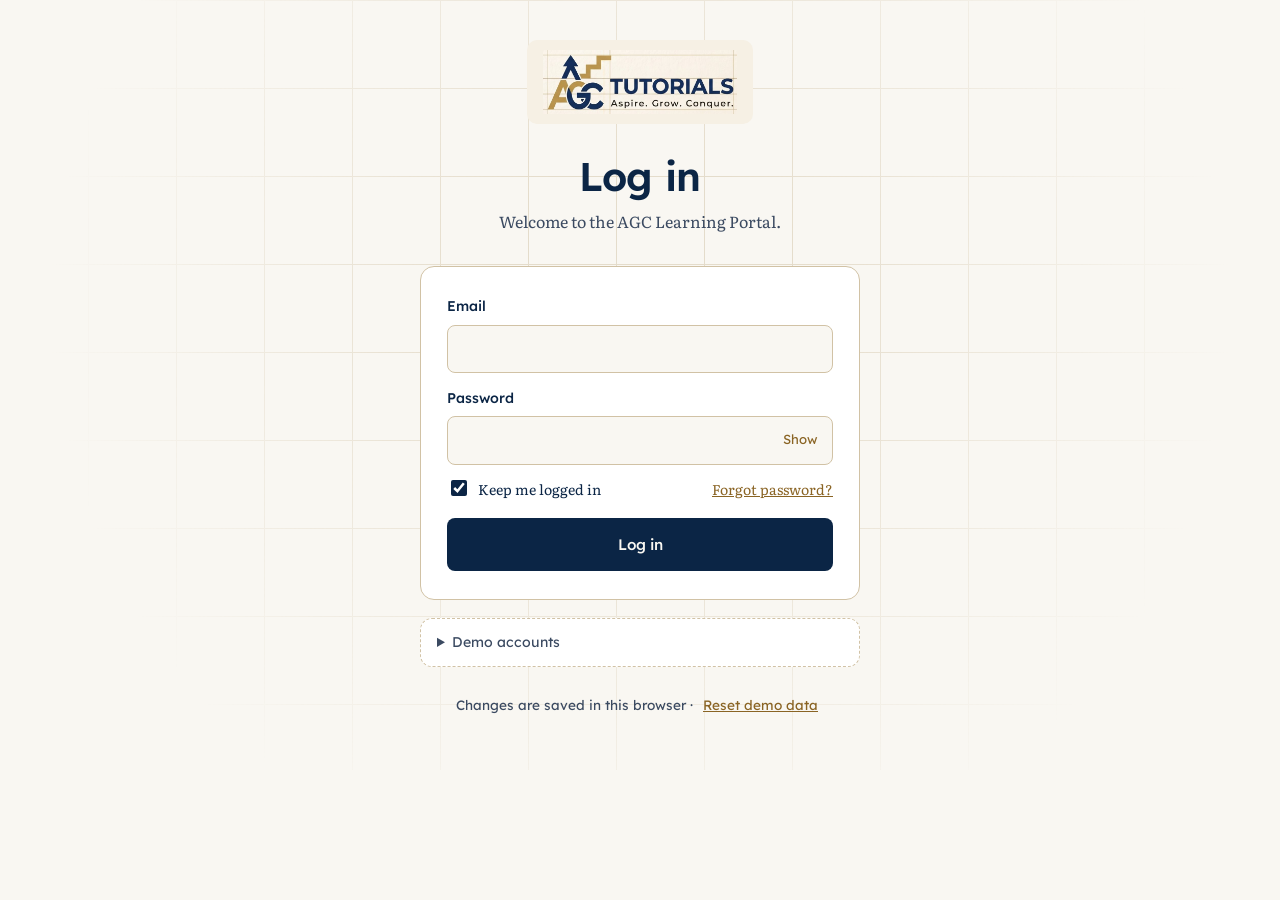
==== commit ca1a2b01: "Replace role buttons with an email and password login The login page now has Email and Password fiel" ====
--- a/AGC Learning Portal.html
+++ b/AGC Learning Portal.html
@@ -9,7 +9,7 @@
 <link href="https://fonts.googleapis.com/css2?family=Lexend:wght@300;400;500;600;700&family=Literata:ital,opsz,wght@0,7..72,400;0,7..72,500;1,7..72,400&display=swap" rel="stylesheet">
 <style>
 :root{
-  --navy:#0B2545; --gold:#C59B4E; --cream:#F9F7F2; --tan:#D1C2A5;
+  --navy:#0B2545; --gold:#C59B4E; --red:#C62828; --red-dark:#8E1B1B; --cream:#F9F7F2; --tan:#D1C2A5;
   --bg:#F9F7F2; --surface:#FFFFFF; --surface-2:#F2EDE2; --ink:#0B2545; --ink-soft:#3B4A61;
   --gold-text:#8A6424; --line:#D1C2A5; --btn-bg:#0B2545; --btn-ink:#F9F7F2; --plate:#F6F0E4;
   --side:#0B2545; --side-ink:#E9EDF3; --side-soft:#9FB0C6; --step-empty:#E7DFCE;
@@ -59,6 +59,27 @@
 .role span{font-size:.93rem;color:var(--ink-soft)}
 .role em{font-family:var(--display);font-style:normal;font-size:.85rem;color:var(--gold-text);margin-top:6px}
 .login .foot{text-align:center;font-family:var(--display);font-size:.85rem;color:var(--ink-soft);margin-top:26px}
+.login-card.narrow{width:min(440px,100%)}
+.login-form{background:var(--surface);border:1px solid var(--line);border-radius:14px;padding:28px 26px}
+.login-form .field input{background:var(--bg)}
+.pw{position:relative}
+.pw input{padding-right:70px}
+.pw button{position:absolute;right:6px;top:50%;transform:translateY(-50%);background:none;border:0;padding:6px 10px;cursor:pointer;font-family:var(--display);font-size:.82rem;color:var(--gold-text)}
+.login-row{display:flex;justify-content:space-between;align-items:center;gap:12px;flex-wrap:wrap;margin:-2px 0 18px;font-size:.88rem}
+.login-row label{display:flex;align-items:center;gap:8px;cursor:pointer}
+.login-row input{accent-color:var(--navy);width:16px;height:16px}
+.login-row a{color:var(--gold-text)}
+.login-err{background:rgba(198,40,40,.08);border:1px solid rgba(198,40,40,.35);color:var(--red);border-radius:8px;padding:10px 12px;font-size:.9rem;margin-bottom:14px}
+.login-err[hidden]{display:none}
+.login-form .btn{width:100%;padding:12px 18px}
+.demo{margin-top:18px;background:var(--surface);border:1px dashed var(--line);border-radius:12px;padding:12px 16px;font-size:.88rem}
+.demo summary{cursor:pointer;font-family:var(--display);color:var(--ink-soft)}
+.demo p{margin:10px 0 8px;color:var(--ink-soft)}
+.demo ul{list-style:none;margin:0;padding:0;display:flex;flex-direction:column;gap:4px}
+.demo li button{width:100%;display:flex;flex-direction:column;gap:0;background:none;border:0;border-radius:6px;padding:6px 8px;cursor:pointer;text-align:left}
+.demo li button:hover{background:var(--surface-2)}
+.demo li span{color:var(--ink-soft);font-size:.82rem}
+.demo li b{font-weight:500;word-break:break-all}
 .roles-2{grid-template-columns:repeat(2,1fr);max-width:520px;margin:0 auto}
 .viewas{padding:14px 6px 16px;border-top:1px solid rgba(255,255,255,.1);font-family:var(--display)}
 .viewas label{display:block;font-size:.8rem;color:var(--side-soft);margin-bottom:6px}
@@ -185,7 +206,7 @@
 /* Forms */
 .field{display:flex;flex-direction:column;gap:6px;margin-bottom:14px}
 .field label{font-family:var(--display);font-size:.88rem;font-weight:500}
-input[type=text],input[type=email],input[type=number],input[type=date],input[type=time],select,textarea{background:var(--bg);border:1px solid var(--line);border-radius:8px;padding:10px 12px;width:100%}
+input[type=text],input[type=email],input[type=password],input[type=number],input[type=date],input[type=time],select,textarea{background:var(--bg);border:1px solid var(--line);border-radius:8px;padding:10px 12px;width:100%}
 textarea{min-height:110px;resize:vertical;line-height:1.55}
 input:focus,select:focus,textarea:focus{outline:2px solid var(--gold);outline-offset:0;border-color:var(--gold)}
 .form-row{display:grid;grid-template-columns:repeat(2,minmax(0,1fr));gap:0 14px}
@@ -218,6 +239,73 @@
 .toast{position:fixed;left:50%;bottom:calc(22px + env(safe-area-inset-bottom,0px));transform:translate(-50%,16px);background:var(--navy);color:#F3EEE3;font-family:var(--display);padding:12px 18px;border-radius:8px;border:1px solid var(--gold);opacity:0;transition:.25s;z-index:90;pointer-events:none}
 .toast.show{opacity:1;transform:translate(-50%,0)}
 .table-wrap{overflow-x:auto}
+
+/* Student profiles list */
+.pf-tools{display:flex;align-items:center;gap:14px;flex-wrap:wrap;margin-bottom:12px}
+.pf-tools input{flex:1 1 280px;max-width:420px;background:var(--surface);border:1px solid var(--line);border-radius:8px;padding:10px 12px}
+.pf-tbl tbody tr:hover td{background:var(--surface-2)}
+.pf-tbl td:first-child{padding-left:4px}
+.sr-only{position:absolute;width:1px;height:1px;padding:0;margin:-1px;overflow:hidden;clip:rect(0,0,0,0);border:0}
+
+/* Package renewal */
+.renew-cta{display:flex;justify-content:space-between;align-items:center;gap:14px;flex-wrap:wrap;margin-bottom:16px;border-left:4px solid var(--gold)}
+.renew-panel{border:2px solid var(--gold);margin-bottom:8px;scroll-margin-top:80px}
+.renew-ok{display:flex;gap:10px;align-items:flex-start;font-size:.9rem;margin:16px 0;cursor:pointer}
+.renew-ok input{width:18px;height:18px;margin-top:3px;flex:none;accent-color:var(--navy)}
+.pkg-buy{display:flex;align-items:center;gap:14px}
+.pkg-buy .btn{min-width:84px}
+
+/* Calendar */
+.cal-bar{display:flex;justify-content:space-between;align-items:center;gap:12px;flex-wrap:wrap;margin-bottom:16px;padding:14px 18px}
+.cal-nav{display:flex;align-items:center;gap:8px;flex-wrap:wrap}
+.cal-title{margin:0 8px;font-size:1.2rem;min-width:9.5em;text-align:center}
+.cal-legend{display:flex;align-items:center;gap:16px;flex-wrap:wrap;color:var(--ink-soft);font-family:var(--display)}
+.cal-key{display:inline-block;width:10px;height:10px;border-radius:3px;margin-right:6px;vertical-align:middle;background:var(--line)}
+.cal-key.gold{background:var(--gold)}.cal-key.sched{background:var(--red)}.cal-key.ok{background:var(--ok)}
+.cal-wrap{padding:14px}
+.cal-grid{display:grid;grid-template-columns:repeat(7,minmax(0,1fr));gap:6px}
+.cal-head div{font-family:var(--display);font-size:.78rem;color:var(--ink-soft);text-align:center;padding:2px 0 8px;text-transform:uppercase;letter-spacing:.04em}
+.cal-cell{min-height:104px;background:var(--bg);border:1px solid var(--line);border-radius:8px;padding:6px;text-align:left;display:flex;flex-direction:column;gap:3px;cursor:pointer;min-width:0;position:relative}
+.cal-cell:hover{border-color:var(--gold)}
+.cal-blank{background:transparent;border-style:dashed;opacity:.35;cursor:default}
+.cal-num{font-family:var(--display);font-size:.85rem;font-weight:600;width:24px;height:24px;display:grid;place-items:center;border-radius:50%}
+.is-today .cal-num{background:var(--navy);color:#F3EEE3}
+.is-sel{border:2px solid var(--gold);padding:5px}
+.cal-chip{font-family:var(--display);font-size:.72rem;line-height:1.3;border-radius:4px;padding:2px 5px;white-space:nowrap;overflow:hidden;text-overflow:ellipsis;border-left:3px solid var(--line);background:var(--surface);color:var(--ink)}
+.cal-chip.gold{border-left-color:var(--gold)}
+.cal-chip.sched{background:var(--red);color:#fff;font-weight:600;border-left-color:var(--red-dark)}
+.tag.sched{background:var(--red);border-color:var(--red);color:#fff}.cal-chip.ok{border-left-color:var(--ok)}
+.cal-more{font-size:.7rem;color:var(--ink-soft);font-family:var(--display)}
+.cal-chip.av{border:1px solid var(--warn);border-left:3px solid var(--warn);color:var(--warn);background:repeating-linear-gradient(135deg,transparent 0 5px,rgba(154,91,18,.10) 5px 10px)}
+.cal-key.av{background:repeating-linear-gradient(135deg,var(--warn) 0 2px,transparent 2px 4px);border:1px solid var(--warn)}
+.cal-dot,.cal-avdot{display:none}
+.cal-legend{position:relative}
+.av-drop{position:relative}
+.av-drop summary{list-style:none}
+.av-drop summary::-webkit-details-marker{display:none}
+.av-drop[open] summary{filter:brightness(1.12)}
+.av-panel{position:absolute;right:0;top:calc(100% + 8px);z-index:20;width:300px;background:var(--surface);border:1px solid var(--line);border-radius:12px;padding:18px;box-shadow:0 12px 32px rgba(5,16,32,.18);color:var(--ink)}
+.av-panel h3{margin:0 0 2px;font-size:1.05rem}
+.av-panel p{margin:0 0 14px}
+.av-panel,.av-panel *{box-sizing:border-box}
+.av-panel input,.av-panel select{min-width:0;max-width:100%}
+.av-panel .form-row{grid-template-columns:minmax(0,1fr) minmax(0,1fr)}
+.av-allday{display:flex;align-items:center;gap:8px;font-family:var(--display);font-size:.9rem;margin:0 0 12px;cursor:pointer}
+.av-allday input{width:18px;height:18px;accent-color:var(--navy)}
+.av-panel.is-allday #avtimes{display:none}
+@media (max-width:700px){
+  .av-drop{width:100%}
+  .av-panel{position:static;width:auto;margin-top:10px;box-shadow:none}
+  .cal-dots{display:flex;gap:3px;align-items:center}
+  .cal-avdot{display:block;width:10px;height:10px;border-radius:50%;background:var(--warn)}
+  .cal-cell{min-height:58px;align-items:center;padding:4px}
+  .is-sel{padding:3px}
+  .cal-chip,.cal-more{display:none}
+  .cal-dot{display:grid;place-items:center;min-width:20px;height:20px;border-radius:999px;background:var(--ok);color:var(--bg);font-size:.72rem;font-weight:600;font-family:var(--display)}
+  .cal-dot.sched{background:var(--red);color:#fff}
+  .cal-wrap{padding:8px}.cal-grid{gap:3px}
+  .cal-title{order:-1;width:100%;min-width:0;margin:0 0 2px;text-align:left;font-size:1.1rem}
+}
 
 /* Tutor hours & payments */
 .hp-filters{display:flex;flex-wrap:wrap;gap:12px;align-items:flex-end;justify-content:space-between;margin-bottom:24px}
@@ -449,7 +537,7 @@
     <div class="big">${r} <small>of ${s.pkg.total} sessions left</small></div>
     <div class="bar" aria-hidden="true"><i style="width:${pct}%"></i></div>
     <div class="small muted">${esc(s.pkg.name)} · ${s.pkg.used} used</div>
-    ${r<=2?`<p class="small" style="margin:10px 0 0;color:${hero?"#E6C27E":"var(--warn)"}">${r===0?"No sessions left.":"Running low."} Renew a package to keep your schedule.</p>`:""}
+    ${r<=2?`<p class="small" style="margin:10px 0 0;color:${hero?"#E6C27E":"var(--warn)"}">${r===0?"No sessions left.":"Running low."} ${ME?.role==="parent"?`<a href="#/packages" style="color:inherit;font-weight:600">Renew a package</a>`:"Renew a package"} to keep your schedule.</p>`:""}
   </div>`;
 }
 const SOURCES = ["Referral from a friend","Google search","Facebook or Instagram","School recommendation","Returning family","Walk-in","Other"];
@@ -513,7 +601,8 @@
     <span class="tag ${!b.owed?"ok":b.urgent?"warn":"gold"}" style="display:inline-block;margin:8px 0 14px">${b.status}</span>
     <div class="list">
       ${line("Package", esc(p.name))}
-      ${line("Package price", money(p.price||0))}
+      ${line("Package price", money((p.price||0)-(p.prevOwed||0)))}
+      ${p.prevOwed?line("Unpaid from previous package", money(p.prevOwed)):""}
       ${line("Paid so far", money(p.paid||0))}
       ${b.owed?line("Payment due date", p.due?fmtLong(p.due):"Not set"):""}
       ${line("Sessions availed", `${p.used} of ${p.total} · ${money(b.availed)}`)}
@@ -709,15 +798,58 @@
     <div class="card"><h2>Latest session note</h2>${note?`<h3>${esc(note.focus)}</h3><div class="label" style="margin-bottom:8px">${fmtLong(note.date)}</div><p class="small">${esc(note.summary)}</p>${note.next?`<p class="small"><b style="font-family:var(--display)">Next steps:</b> ${esc(note.next)}</p>`:""}<a class="linkish" href="#/notes">Read all notes</a>`:`<p class="muted">Notes appear after each session.</p>`}</div>
   </div>`;
 };
+// Package renewal: the parent picks a package, reviews it, then confirms
+let RENEW = null; // name of the package being reviewed
+const RENEW_DUE_DAYS = 7;
+const validDays = n => Math.max(30, n*7); // a new package stays valid 1 week per session (min. 30 days)
+function renewPlan(s, p){
+  const carry = remaining(s), old = billing(s).owed;
+  return {name:p[0], sessions:p[2], carry, total:p[2]+carry, price:p[4], old, due:dayOffset(RENEW_DUE_DAYS), expires:dayOffset(validDays(p[2]+carry))};
+}
+function renewPanel(s){
+  const p = PACKAGES.find(x => x[0]===RENEW); if(!p) return "";
+  const r = renewPlan(s, p), same = p[0]===s.pkg.name;
+  const line = (k,v,strong) => `<div class="row"><span class="small ${strong?"":"muted"}">${k}</span><span class="small" style="font-family:var(--display);font-weight:${strong?700:500};text-align:right">${v}</span></div>`;
+  return `<form class="card renew-panel" data-form="renew" data-pkg="${esc(p[0])}" id="renew">
+    <div class="label">${same?"Renew your package":"Switch & renew"}</div>
+    <h2 style="margin:4px 0 2px">${esc(p[0])}</h2><p class="small muted" style="margin:0 0 12px">${esc(s.name)} · ${p[1]} at $${p[3]}/session</p>
+    <div class="list">
+      ${line("New sessions", p[2])}
+      ${r.carry?line("Unused sessions carried over", "+"+r.carry):""}
+      ${line("Total sessions", r.total, true)}
+      ${line("Package price", money(r.price))}
+      ${r.old?line("Unpaid balance from current package", money(r.old)):""}
+      ${line("Amount due", money(r.price + r.old), true)}
+      ${line("Payment due by", fmtLong(r.due))}
+      ${line("Package valid until", fmtLong(r.expires))}
+    </div>
+    <label class="renew-ok"><input type="checkbox" name="agree" required> I understand AGC Tutorials will send an invoice for ${money(r.price + r.old)}, due ${fmt(r.due)}.</label>
+    <div style="display:flex;gap:10px;flex-wrap:wrap"><button class="btn btn-primary">Confirm renewal</button><button type="button" class="btn btn-ghost" data-act="renewcancel">Cancel</button></div>
+  </form>`;
+}
 V.packages = () => {
   const s = currentStudent();
-  const P = PACKAGES;
-  return `<div class="head"><h1>Packages &amp; balance</h1><p>Track sessions used, what you owe and when it's due, and compare packages when it's time to renew.</p></div>
+  const P = PACKAGES, hist = (s.pkgHistory||[]).slice().reverse();
+  const canRenew = ME.role==="parent";
+  return `<div class="head"><h1>Packages &amp; balance</h1><p>Track sessions used, what you owe and when it's due, and renew or switch packages when it's time.</p></div>
   <div class="grid g2" style="margin-bottom:28px">${balanceCard(s,true)}${billingCard(s)}</div>
-  <h2 class="section-title">Compare packages</h2>
-  <div class="card table-wrap"><div class="list">${P.map(p=>`<div class="row"><div><h4>${p[0]}${p[0]===s.pkg.name?' <span class="tag gold">Current</span>':""}</h4><div class="meta">${p[1]} · $${p[3]}/session</div></div><div style="text-align:right;font-family:var(--display)"><b>$${p[4].toLocaleString()}</b>${p[5]?`<div class="small" style="color:var(--gold-text)">Save $${p[5].toLocaleString()}</div>`:""}</div></div>`).join("")}</div></div>
-  <p class="small muted" style="margin-top:14px">To renew or change packages, contact AGC Tutorials or use the cart on our website.</p>`;
-};
+  ${canRenew?`<div class="card renew-cta"><div><h2 style="margin:0">Renew ${esc(s.pkg.name)}</h2><p class="small muted" style="margin:4px 0 0">${remaining(s)} unused session${remaining(s)===1?"":"s"} will carry over to the new package.</p></div>
+    <button class="btn btn-primary" data-act="renewpick" data-pkg="${esc(s.pkg.name)}">Renew this package</button></div>`:""}
+  ${canRenew?renewPanel(s):""}
+  <h2 class="section-title">${canRenew?"Compare &amp; switch packages":"Compare packages"}</h2>
+  <div class="card table-wrap"><div class="list">${P.map(p=>`<div class="row"><div><h4>${p[0]}${p[0]===s.pkg.name?' <span class="tag gold">Current</span>':""}</h4><div class="meta">${p[1]} · $${p[3]}/session</div></div><div class="pkg-buy"><div style="text-align:right;font-family:var(--display)"><b>$${p[4].toLocaleString()}</b>${p[5]?`<div class="small" style="color:var(--gold-text)">Save $${p[5].toLocaleString()}</div>`:""}</div>${canRenew?`<button class="btn ${p[0]===RENEW?"btn-primary":"btn-ghost"} btn-sm" data-act="renewpick" data-pkg="${esc(p[0])}">${p[0]===s.pkg.name?"Renew":"Choose"}</button>`:""}</div></div>`).join("")}</div></div>
+  ${hist.length?`<h2 class="section-title">Past packages</h2><div class="card"><div class="list">${hist.map(h=>`<div class="row"><div><h4>${esc(h.name)}</h4><div class="meta">${h.used} of ${h.total} sessions used · ${money(h.paid||0)} of ${money(h.price||0)} paid${h.carried?` · ${h.carried} carried over`:""}</div></div><span class="small muted" style="white-space:nowrap">Renewed ${fmt(h.renewed)}</span></div>`).join("")}</div></div>`:""}
+  <p class="small muted" style="margin-top:14px">Questions about packages? Contact AGC Tutorials${canRenew?"":" or use the cart on our website"}.</p>`;
+};
+function confirmRenewal(s, name){
+  const p = PACKAGES.find(x => x[0]===name); if(!p) return;
+  const r = renewPlan(s, p), old = s.pkg;
+  (s.pkgHistory ||= []).push({...old, carried:r.carry, renewed:today()});
+  s.pkg = {name:p[0], total:r.total, used:0, price:r.price + r.old, paid:0, due:r.due, expires:r.expires, ...(r.old?{prevOwed:r.old}:{})};
+  (S.renewals ||= []).push({id:uid("rn"), student:s.id, date:today(), from:old.name, to:p[0], sessions:p[2], carried:r.carry, amount:r.price + r.old, by:s.parent});
+  RENEW = null; save();
+  toast(`Renewed: ${p[0]} · ${r.total} sessions · ${money(r.price + r.old)} due ${fmt(r.due)}`);
+}
 
 /* ---------- views: tutor hours & payments ---------- */
 const RATE = 43; // tutor hourly rate per 60-minute session
@@ -801,6 +933,75 @@
   a.download = `${kind==="sessions"?"session-hours":"payments"}_${HP.from}_to_${HP.to}.csv`; a.click(); setTimeout(()=>URL.revokeObjectURL(a.href), 1000);
 }
 
+/* ---------- views: calendar (tutor, admin, super admin) ---------- */
+let CAL = {ym:today().slice(0,7), day:today()};
+function calEvents(){
+  const ev = {};
+  const add = (d, e) => (ev[d] ||= []).push(e);
+  S.sessions.forEach(x => add(x.date, {kind:x.date < today() ? "Past" : "Scheduled", time:x.time||"", student:x.student, title:x.subject, service:x.service, mode:x.mode}));
+  S.notes.forEach(n => add(n.date, {kind:"Attended", time:n.time||"", student:n.student, title:n.focus, service:n.service, mode:n.mode}));
+  Object.values(ev).forEach(l => l.sort((a,b) => (a.time||"99").localeCompare(b.time||"99")));
+  return ev;
+}
+const calTag = k => k==="Attended" ? "ok" : k==="Scheduled" ? "sched" : "";
+// Tutor unavailability: blocked-off times when the tutor can't take sessions
+const canAvail = () => ME.role==="tutor" || ME.role==="superadmin";
+const availOn = d => (S.unavail ||= []).filter(a => a.date===d).sort((a,b)=>a.start.localeCompare(b.start));
+const shortT = t => fmtTime(t).replace(":00","");
+const shortRange = (s,e) => { const a = shortT(s), b = shortT(e); return a.slice(-2)===b.slice(-2) ? a.slice(0,-3)+"–"+b : a+"–"+b; };
+const TIMES = Array.from({length:33}, (_,i) => pad(6+Math.floor(i/2))+":"+(i%2?"30":"00")); // 6:00 AM – 10:00 PM
+const timeOpts = sel => TIMES.map(t=>`<option value="${t}" ${t===sel?"selected":""}>${fmtTime(t)}</option>`).join("");
+// Scheduled sessions (60 min) that fall inside a blocked-off time
+const clashes = blk => S.sessions.filter(x => x.date===blk.date && x.time && x.time < blk.end && plusHour(x.time) > blk.start);
+function availDropdown(){
+  if(!canAvail()) return "";
+  return `<details class="av-drop"><summary class="btn btn-primary btn-sm">+ Add unavailability</summary>
+    <form class="av-panel" data-form="avail">
+      <h3>Add unavailability</h3><p class="small muted">Block off times when ${esc(S.tutor.split(" ")[0])} can't take sessions.</p>
+      <div class="field"><label for="avd">Date</label><input type="date" id="avd" name="date" required value="${CAL.day}"></div>
+      <label class="av-allday"><input type="checkbox" name="allday"> All day</label>
+      <div class="form-row" id="avtimes"><div class="field"><label for="avs">From</label><select id="avs" name="start">${timeOpts("15:00")}</select></div>
+        <div class="field"><label for="ave">To</label><select id="ave" name="end">${timeOpts("18:00")}</select></div></div>
+      <div class="field"><label for="avr">Repeat</label><select id="avr" name="repeat"><option value="0">Does not repeat</option><option value="4">Weekly for 4 weeks</option><option value="8">Weekly for 8 weeks</option><option value="12">Weekly for 12 weeks</option></select></div>
+      <button class="btn btn-primary" style="width:100%">Save unavailability</button>
+    </form></details>`;
+}
+V.calendar = () => {
+  const [y, m] = CAL.ym.split("-").map(Number);
+  const lead = new Date(y, m-1, 1).getDay(), days = new Date(y, m, 0).getDate();
+  const ev = calEvents(), first = s => (stu(s)?.name||"Student").split(" ")[0];
+  const monthEv = Object.entries(ev).filter(([d]) => d.startsWith(CAL.ym)).flatMap(([,l]) => l);
+  const cells = [];
+  for(let i=0;i<lead;i++) cells.push(`<div class="cal-cell cal-blank" aria-hidden="true"></div>`);
+  for(let d=1; d<=days; d++){
+    const ds = `${CAL.ym}-${pad(d)}`, l = ev[ds] || [], av = availOn(ds);
+    const chips = [...av.map(a=>`<span class="cal-chip av">${a.allDay?"Unavailable all day":"Off "+shortRange(a.start,a.end)}</span>`), ...l.map(e=>`<span class="cal-chip ${calTag(e.kind)}">${e.time?shortT(e.time)+" ":""}${esc(first(e.student))}</span>`)];
+    cells.push(`<button class="cal-cell${ds===today()?" is-today":""}${ds===CAL.day?" is-sel":""}${av.length?" has-av":""}" data-act="calday" data-d="${ds}" aria-label="${fmtLong(ds)}, ${l.length} session${l.length===1?"":"s"}${av.length?", has unavailable time":""}" ${ds===CAL.day?'aria-pressed="true"':""}>
+      <span class="cal-num">${d}</span>
+      ${chips.slice(0,3).join("")}
+      ${chips.length>3?`<span class="cal-more">+${chips.length-3} more</span>`:""}
+      <span class="cal-dots">${av.length?`<span class="cal-avdot" title="Unavailable"></span>`:""}${l.length?`<span class="cal-dot${l.some(e=>e.kind==="Scheduled")?" sched":""}">${l.length}</span>`:""}</span></button>`);
+  }
+  const dayEv = ev[CAL.day] || [], dayAv = availOn(CAL.day);
+  const monthAv = (S.unavail||[]).filter(a => a.date.startsWith(CAL.ym)).length;
+  const label = new Date(y, m-1, 1).toLocaleDateString("en-US",{month:"long",year:"numeric"});
+  return `<div class="head"><h1>Calendar</h1><p>Every tutoring session by month: what's scheduled, what's already been taught, and when ${esc(S.tutor.split(" ")[0])} is unavailable. Select a day to see its details.</p></div>
+  <div class="cal-bar card">
+    <div class="cal-nav"><button class="btn btn-ghost btn-sm" data-act="calmove" data-n="-1" aria-label="Previous month">‹ Prev</button>
+      <h2 class="cal-title">${label}</h2>
+      <button class="btn btn-ghost btn-sm" data-act="calmove" data-n="1" aria-label="Next month">Next ›</button>
+      <button class="btn btn-ghost btn-sm" data-act="caltoday">Today</button></div>
+    <div class="cal-legend small"><span><i class="cal-key sched"></i>Scheduled ${monthEv.filter(e=>e.kind==="Scheduled").length}</span><span><i class="cal-key ok"></i>Attended ${monthEv.filter(e=>e.kind==="Attended").length}</span><span><i class="cal-key av"></i>Unavailable ${monthAv}</span>${ME.role==="tutor"?`<a class="btn btn-ghost btn-sm" href="#/schedule">Schedule a session</a>`:""}${availDropdown()}</div>
+  </div>
+  <div class="card cal-wrap">
+    <div class="cal-grid cal-head">${["Sun","Mon","Tue","Wed","Thu","Fri","Sat"].map(d=>`<div>${d}</div>`).join("")}</div>
+    <div class="cal-grid">${cells.join("")}</div>
+  </div>
+  <h2 class="section-title">${fmtLong(CAL.day)}</h2>
+  ${dayAv.length?`<div class="card" style="margin-bottom:12px"><h3 style="margin:0 0 4px">Unavailable</h3><div class="list">${dayAv.map(a=>`<div class="row"><div><h4>${a.allDay?"All day":fmtTime(a.start)+" – "+fmtTime(a.end)}</h4><div class="meta">${esc(S.tutor)} can't take sessions${clashes(a).length?` · <span style="color:var(--warn)">${clashes(a).length} session${clashes(a).length>1?"s":""} booked in this time</span>`:""}</div></div>${canAvail()?`<button class="btn btn-ghost btn-sm" data-act="avdel" data-id="${a.id}" aria-label="Remove unavailable time ${a.allDay?"all day":fmtTime(a.start)+" to "+fmtTime(a.end)}">Remove</button>`:`<span class="tag warn">Unavailable</span>`}</div>`).join("")}</div></div>`:""}
+  <div class="card">${dayEv.length?`<div class="list">${dayEv.map(e=>`<div class="row"><div><h4>${e.time?fmtTime(e.time)+" – "+fmtTime(plusHour(e.time))+" · ":""}${esc(stu(e.student)?.name||"Student")}</h4><div class="meta">${esc(e.title)} · ${esc(e.service||"")}${e.mode?" · "+esc(e.mode):""}${e.kind==="Scheduled"&&e.time&&dayAv.some(b=>e.time<b.end&&plusHour(e.time)>b.start)?` · <span style="color:var(--warn)">During unavailable time</span>`:""}</div></div><span class="tag ${calTag(e.kind)}">${e.kind}</span></div>`).join("")}</div>`:`<p class="muted" style="margin:0">No sessions on this day.</p>`}</div>`;
+};
+
 /* ---------- views: tutor ---------- */
 V.tdash = () => {
   const up = upcoming().slice(0,5), sub = S.assignments.filter(a=>a.status==="submitted"), low = S.students.filter(s=>remaining(s)<=2);
@@ -925,7 +1126,8 @@
   const avg = avgScore(S.results), granted = PERMS.filter(p=>S.adminPerms[p[0]]);
   const acts = [...S.notes.map(n=>({d:n.date,t:`Session logged for ${stu(n.student)?.name||"a student"}`,m:n.focus})),
     ...S.results.map(r=>({d:r.date,t:`${stu(r.student)?.name||"A student"} took ${S.quizzes[r.quiz]?.title||"an assessment"}`,m:`Scored ${r.score}/${r.total}`})),
-    ...S.accessLog.map(l=>({d:l.date,t:l.text,m:"Admin access"}))].sort((a,b)=>b.d.localeCompare(a.d)).slice(0,8);
+    ...S.accessLog.map(l=>({d:l.date,t:l.text,m:"Admin access"})),
+    ...(S.renewals||[]).map(r=>({d:r.date,t:`${r.by} renewed ${stu(r.student)?.name||"a student"}'s package`,m:`${r.from} → ${r.to} · ${r.sessions} sessions${r.carried?` + ${r.carried} carried over`:""} · ${money(r.amount)} invoiced`}))].sort((a,b)=>b.d.localeCompare(a.d)).slice(0,8);
   const line = (k,v) => `<div class="row"><span class="small muted">${k}</span><span class="small" style="font-family:var(--display);font-weight:500;text-align:right">${v}</span></div>`;
   return `<div class="head"><h1>${greeting()}, ${esc(SUPER.split(" ")[0])}</h1><p>How the whole AGC Learning Portal is doing: learning, sessions, payments and admin access.</p></div>
   <div class="grid g4">
@@ -954,7 +1156,7 @@
   </div>`;
 /* ---------- views: developer ---------- */
 const DEV = "Developer", ERR_KEY = "agc-lms-errors";
-const DATA_KEYS = [["students","Students & packages"],["sessions","Scheduled sessions"],["notes","Session notes"],["assignments","Assignments"],["results","Assessment results"],["pay","Tutor hours & payments"],["adminPerms","Admin permissions"],["accessLog","Admin access history"],["devLog","Developer log"],["courses","Courses & lessons"],["quizzes","Assessments"]];
+const DATA_KEYS = [["students","Students & packages"],["sessions","Scheduled sessions"],["notes","Session notes"],["assignments","Assignments"],["results","Assessment results"],["pay","Tutor hours & payments"],["unavail","Tutor unavailability"],["renewals","Package renewals"],["adminPerms","Admin permissions"],["accessLog","Admin access history"],["devLog","Developer log"],["courses","Courses & lessons"],["quizzes","Assessments"]];
 function getErrors(){ try { return JSON.parse(localStorage.getItem(ERR_KEY)) || []; } catch(e) { return []; } }
 function logError(msg, where){ try { const l = getErrors(); l.push({at:new Date().toISOString(), msg:String(msg).slice(0,300), where:where||location.hash||"#/"}); localStorage.setItem(ERR_KEY, JSON.stringify(l.slice(-50))); } catch(e){} }
 window.addEventListener("error", e => logError(e.message, location.hash));
@@ -1049,10 +1251,19 @@
 V.profiles = () => {
   const ss = S.students, missing = ss.filter(s=>{ const p=s.profile||{}; return !p.birthday||!p.school||!p.parentPhone||!p.emergency; });
   return `<div class="head"><h1>Student profiles</h1><p>Personal details, family contacts and learning needs for every student. Kept separate from progress and payments.</p></div>
-  <div class="grid g3">${ss.map(s=>{ const p=s.profile||{}, soon=bdayLabel(p.birthday);
-    return `<a class="card course" href="#/profile/${s.id}"><span class="svc">${esc(s.grade)}${p.birthday?" · age "+ageOf(p.birthday):""}</span><h3>${esc(s.name)}</h3>
-      <p class="small muted" style="margin:0">${[p.school,p.lives?"Lives in "+p.lives:"",p.from&&p.from!==p.lives?"From "+p.from:""].filter(Boolean).map(esc).join(" · ")||"No details yet"}</p>
-      <div class="foot"><span>${esc(s.parent)}</span>${soon?`<span class="tag gold">${soon}</span>`:""}</div></a>`; }).join("")}</div>
+  <div class="pf-tools"><label for="pfq" class="sr-only">Search students</label><input type="search" id="pfq" placeholder="Search by student, parent, school or city" autocomplete="off"><span class="small muted" id="pfcount">${ss.length} student${ss.length===1?"":"s"}</span></div>
+  <div class="card table-wrap"><table class="tbl pf-tbl"><thead><tr><th scope="col">Student</th><th scope="col">Age</th><th scope="col">School</th><th scope="col">Lives in</th><th scope="col">Parent</th><th scope="col">Birthday</th><th scope="col"><span class="sr-only">Actions</span></th></tr></thead><tbody>
+  ${ss.map(s=>{ const p=s.profile||{}, soon=bdayLabel(p.birthday), dash=`<span class="muted">—</span>`;
+    const q=[s.name,s.grade,s.parent,p.school,p.lives,p.from,p.parentPhone].filter(Boolean).join(" ").toLowerCase();
+    return `<tr data-q="${esc(q)}"><td><a class="linkish" style="color:inherit;font-weight:600" href="#/profile/${s.id}">${esc(s.name)}</a><div class="small muted">${esc(s.grade)}</div></td>
+      <td>${p.birthday?ageOf(p.birthday):dash}</td>
+      <td>${p.school?esc(p.school):dash}</td>
+      <td>${p.lives?esc(p.lives):dash}${p.from&&p.from!==p.lives?`<div class="small muted">From ${esc(p.from)}</div>`:""}</td>
+      <td>${esc(s.parent)}${p.parentPhone?`<div class="small muted">${esc(p.parentPhone)}</div>`:""}</td>
+      <td>${p.birthday?fmtBday(p.birthday).replace(/, \d{4}$/,""):dash}${soon?`<div><span class="tag gold">${soon}</span></div>`:""}</td>
+      <td style="text-align:right"><a class="btn btn-ghost btn-sm" href="#/profile/${s.id}">View</a></td></tr>`; }).join("")}
+  <tr class="pf-none" hidden><td colspan="7" class="muted" style="text-align:center;padding:22px 0">No students match your search.</td></tr>
+  </tbody></table></div>
   <div class="grid g2" style="margin-top:36px">${birthdayList(ss)}
     <div class="card"><h2>Profiles to complete</h2>${missing.length?`<div class="list">${missing.map(s=>{ const p=s.profile||{}; const gaps=[["birthday","birthday"],["school","school"],["parentPhone","parent phone"],["emergency","emergency contact"]].filter(([k])=>!p[k]).map(x=>x[1]);
       return `<div class="row"><div><h4><a class="linkish" style="color:inherit" href="#/profile/${s.id}">${esc(s.name)}</a></h4><div class="meta">Missing ${gaps.join(", ")}</div></div></div>`; }).join("")}</div>`:`<p class="muted" style="margin:0">Every profile is complete.</p>`}</div>
@@ -1070,41 +1281,72 @@
 const NAV = {
   student:[["dashboard","Dashboard"],["courses","My courses"],["assignments","Assignments"],["assessments","Assessments"],["notes","Session notes"],["schedule","Schedule"]],
   parent:[["overview","Overview"],["notes","Session notes"],["schedule","Schedule"],["packages","Packages & balance"]],
-  tutor:[["tdash","Dashboard"],["students","Students"],["profiles","Student profiles"],["log","Log a session"],["review","Review work"],["schedule","Schedule"],["hours","Hours & payments"],["library","Course library"]],
-  admin:[["adash","Students & progress"],["profiles","Student profiles"],["schedule","Schedule"]],
-  superadmin:[["portal","Portal progress"],["adash","Students & progress"],["profiles","Student profiles"],["schedule","Schedule"],["hours","Tutor hours & payments"],["access","Admin access"]],
+  tutor:[["tdash","Dashboard"],["students","Students"],["profiles","Student profiles"],["log","Log a session"],["review","Review work"],["schedule","Schedule"],["calendar","Calendar"],["hours","Hours & payments"],["library","Course library"]],
+  admin:[["adash","Students & progress"],["profiles","Student profiles"],["schedule","Schedule"],["calendar","Calendar"]],
+  superadmin:[["portal","Portal progress"],["adash","Students & progress"],["profiles","Student profiles"],["schedule","Schedule"],["calendar","Calendar"],["hours","Tutor hours & payments"],["access","Admin access"]],
   developer:[["dev","System"],["devdata","Data editor"]]
 };
 const ALLOWED = {
   student:["dashboard","courses","course","lesson","assignments","assignment","assessments","quiz","notes","schedule"],
   parent:["overview","notes","schedule","packages"],
-  tutor:["tdash","students","student","profiles","profile","log","review","assignment","schedule","hours","library","course","lesson"],
-  admin:["adash","student","profiles","profile","schedule"],
-  superadmin:["portal","adash","student","profiles","profile","schedule","hours","access"],
+  tutor:["tdash","students","student","profiles","profile","log","review","assignment","schedule","calendar","hours","library","course","lesson"],
+  admin:["adash","student","profiles","profile","schedule","calendar"],
+  superadmin:["portal","adash","student","profiles","profile","schedule","calendar","hours","access"],
   developer:["dev","devdata"]
 };
 // Pages the Admin only sees when the Super Admin allows it
-const NEEDS = {adash:"viewStudents", student:"viewStudents", profiles:"viewProfiles", profile:"viewProfiles", schedule:"viewSchedule"};
+const NEEDS = {adash:"viewStudents", student:"viewStudents", profiles:"viewProfiles", profile:"viewProfiles", schedule:"viewSchedule", calendar:"viewSchedule"};
 const navFor = role => NAV[role].filter(([k]) => role!=="admin" || !NEEDS[k] || can(NEEDS[k]));
 function route(){ const h = location.hash.replace(/^#\/?/,""); const [name,...args] = h.split("/"); return {name,args}; }
 
+/* ---------- Login (email + password) ----------
+   DEMO ONLY: there is no server, so accounts and the password live in this page and anyone can read them.
+   Before real families use the portal, sign-in must move to a real service (e.g. Supabase Auth). */
+const DEMO_PASSWORD = "agc2026";
+const slug = n => String(n||"").toLowerCase().normalize("NFD").replace(/[^a-z0-9 ]/g,"").trim().replace(/ +/g,".");
+function accounts(){
+  const list = [
+    {email:"rconcepcion@agctutorials.com", role:"tutor", label:"Tutor · "+S.tutor},
+    {email:"admin@agctutorials.com", role:"admin", label:"Admin · "+ADMIN},
+    {email:"superadmin@agctutorials.com", role:"superadmin", label:"Super Admin · "+SUPER},
+    {email:"developer@agctutorials.com", role:"developer", label:"Developer"}
+  ];
+  S.students.forEach(s => {
+    list.push({email:slug(s.name)+"@students.agctutorials.com", role:"student", student:s.id, label:"Student · "+s.name});
+    if(s.parentEmail && !list.some(a=>a.email===s.parentEmail.toLowerCase())) list.push({email:s.parentEmail.toLowerCase(), role:"parent", student:s.id, label:"Parent · "+s.parent});
+  });
+  return list;
+}
 function renderLogin(){
-  document.getElementById("root").innerHTML = `<div class="login"><div class="login-card">
+  const accts = accounts();
+  document.getElementById("root").innerHTML = `<div class="login"><div class="login-card narrow">
     <div class="login-logo"><img src="${LOGO}" alt="AGC Tutorials — Aspire. Grow. Conquer."></div>
-    <h1>AGC Learning Portal</h1><p class="sub">Lessons, session notes and progress in one place.</p>
-    <div class="roles">
-      <button class="role" data-act="login" data-role="student" data-student="s1"><b>Student</b><span>Take lessons, submit assignments and complete assessments.</span><em>Sign in as Maya Santos</em></button>
-      <button class="role" data-act="login" data-role="parent" data-student="s1"><b>Parent</b><span>Follow progress, read session notes and track your balance.</span><em>Sign in as Ana Santos</em></button>
-      <button class="role" data-act="login" data-role="tutor"><b>Tutor</b><span>Log sessions, grade work and manage your students.</span><em>Sign in as Rochelle Concepcion</em></button>
-    </div>
-    <div class="label" style="text-align:center;margin:26px 0 12px">Staff</div>
-    <div class="roles">
-      <button class="role" data-act="login" data-role="admin"><b>Admin</b><span>Oversee every student's details, progress and results.</span><em>Sign in as ${esc(ADMIN)}</em></button>
-      <button class="role" data-act="login" data-role="superadmin"><b>Super Admin</b><span>See how the whole portal is doing and control what the Admin can access.</span><em>Sign in as ${esc(SUPER)}</em></button>
-      <button class="role" data-act="login" data-role="developer"><b>Developer</b><span>Check system health, fix data, back up the portal and view it as any account.</span><em>Sign in as ${esc(DEV)}</em></button>
-    </div>
-    <p class="foot">Demo accounts · Changes are saved in this browser · <button data-act="reset" style="background:none;border:0;color:var(--gold-text);cursor:pointer;text-decoration:underline;font:inherit">Reset demo data</button></p>
+    <h1>Log in</h1><p class="sub">Welcome to the AGC Learning Portal.</p>
+    <form class="login-form" id="loginForm" novalidate>
+      <div class="login-err" role="alert" hidden></div>
+      <div class="field"><label for="le">Email</label><input type="email" id="le" name="email" autocomplete="username" required></div>
+      <div class="field"><label for="lp">Password</label><div class="pw"><input type="password" id="lp" name="password" autocomplete="current-password" required><button type="button" data-act="togglepw" aria-controls="lp" aria-pressed="false">Show</button></div></div>
+      <div class="login-row"><label><input type="checkbox" name="remember" checked> Keep me logged in</label><a href="mailto:rconcepcion@agctutorials.com?subject=${encodeURIComponent("AGC Learning Portal password help")}">Forgot password?</a></div>
+      <button type="submit" class="btn btn-primary">Log in</button>
+    </form>
+    <details class="demo"><summary>Demo accounts</summary>
+      <p>Every demo account uses the password <b>${DEMO_PASSWORD}</b>. Click one to fill it in.</p>
+      <ul>${accts.map(a=>`<li><button type="button" data-act="demofill" data-email="${esc(a.email)}"><b>${esc(a.email)}</b><span>${esc(a.label)}</span></button></li>`).join("")}</ul>
+    </details>
+    <p class="foot">Changes are saved in this browser · <button data-act="reset" style="background:none;border:0;color:var(--gold-text);cursor:pointer;text-decoration:underline;font:inherit">Reset demo data</button></p>
   </div></div>`;
+  const f = document.getElementById("loginForm"), err = f.querySelector(".login-err");
+  f.addEventListener("input", () => { err.hidden = true; });
+  f.addEventListener("submit", e => {
+    e.preventDefault();
+    const email = f.email.value.trim().toLowerCase(), pw = f.password.value;
+    if(!email || !pw){ err.textContent = "Enter your email and password."; err.hidden = false; (email?f.password:f.email).focus(); return; }
+    const a = accounts().find(x => x.email === email);
+    if(!a || pw !== DEMO_PASSWORD){ err.textContent = "That email and password don't match. Check them and try again."; err.hidden = false; f.password.value = ""; f.password.focus(); return; }
+    ME = {role:a.role, student:a.student||null, email:a.email};
+    if(f.remember.checked) saveMe(); else { try{ localStorage.removeItem(ME_KEY); }catch(e2){} }
+    location.hash = "#/"+NAV[ME.role][0][0]; render();
+  });
 }
 function whoLabel(){
   if(ME.role==="tutor") return {n:S.tutor,r:"Founder & Tutor"};
@@ -1133,7 +1375,7 @@
     <aside class="side" id="side"><div class="logo"><img src="${LOGO}" alt="AGC Tutorials"></div>
       <nav aria-label="Main">${navFor(ME.role).map(([k,l])=>{const badge=k==="review"&&pending?`<span class="pill">${pending}</span>`:k==="assignments"&&todo?`<span class="pill">${todo}</span>`:"";return `<a href="#/${k}" ${k===active?'aria-current="page"':""}>${l}${badge}</a>`}).join("")}</nav>
       ${viewAsSelect()}
-      <div class="who"><b>${esc(w.n)}</b><span>${esc(w.r)}</span><br><button data-act="logout">Switch account</button></div>
+      <div class="who"><b>${esc(w.n)}</b><span>${esc(w.r)}</span><br><button data-act="logout">Log out</button></div>
     </aside>
     <main><div class="page">${html}</div></main></div>`;
   document.querySelector("main").focus?.();
@@ -1145,6 +1387,8 @@
   const a = b.dataset.act;
   if(a==="login"){ ME = {role:b.dataset.role, student:b.dataset.student||null}; saveMe(); location.hash = "#/"+NAV[ME.role][0][0]; render(); }
   if(a==="logout"){ ME = null; saveMe(); location.hash = ""; render(); }
+  if(a==="togglepw"){ const i = document.getElementById("lp"), show = i.type==="password"; i.type = show?"text":"password"; b.textContent = show?"Hide":"Show"; b.setAttribute("aria-pressed", String(show)); i.focus(); }
+  if(a==="demofill"){ const f = document.getElementById("loginForm"); f.email.value = b.dataset.email; f.password.value = DEMO_PASSWORD; f.querySelector(".login-err").hidden = true; f.querySelector('button[type="submit"]').focus(); }
   if(a==="reset"){ S = seed(); save(); toast("Demo data reset"); }
   if(a==="menu"){ document.getElementById("side").classList.add("open"); document.querySelector(".scrim").classList.add("show"); b.setAttribute("aria-expanded","true"); }
   if(a==="closemenu"){ document.getElementById("side").classList.remove("open"); b.classList.remove("show"); }
@@ -1154,6 +1398,12 @@
   if(a==="retake"){ lastQuiz = null; render(); window.scrollTo(0,0); }
   if(a==="csv"){ downloadCsv(b.dataset.kind); toast("Download started"); }
   if(a==="devback"){ switchView("developer"); }
+  if(a==="calday"){ CAL.day = b.dataset.d; render(); }
+  if(a==="calmove"){ const [y,m] = CAL.ym.split("-").map(Number); const d = new Date(y, m-1+Number(b.dataset.n), 1); CAL.ym = iso(d).slice(0,7); CAL.day = CAL.ym===today().slice(0,7) ? today() : iso(d); render(); }
+  if(a==="avdel" && canAvail()){ S.unavail = (S.unavail||[]).filter(x => x.id!==b.dataset.id); save(); toast("Unavailable time removed"); render(); }
+  if(a==="renewpick" && ME?.role==="parent"){ RENEW = b.dataset.pkg; render(); document.getElementById("renew")?.scrollIntoView({behavior:"smooth",block:"start"}); }
+  if(a==="renewcancel"){ RENEW = null; render(); }
+  if(a==="caltoday"){ CAL = {ym:today().slice(0,7), day:today()}; render(); }
   if(a==="devrevert"){ render(); toast("Edits discarded"); }
   if(a==="devclearerr"){ try{ localStorage.removeItem(ERR_KEY); }catch(e){} logDev("Cleared the error log"); save(); toast("Error log cleared"); render(); }
   if(a==="devexport"){ const blob = new Blob([JSON.stringify(S,null,2)],{type:"application/json"}); const l = document.createElement("a");
@@ -1161,8 +1411,16 @@
     logDev("Downloaded a backup"); save(); toast("Backup downloaded"); }
   if(a==="devreset" && confirm("Replace ALL portal data in this browser with the demo data? Download a backup first if you need it.")){ S = seed(); logDev("Reset all data to demo data"); save(); toast("Reset to demo data"); render(); }
 });
+document.addEventListener("input", e => {
+  if(e.target.id!=="pfq") return;
+  const q = e.target.value.trim().toLowerCase(); let n = 0;
+  document.querySelectorAll(".pf-tbl tbody tr[data-q]").forEach(tr => { const show = !q || tr.dataset.q.includes(q); tr.hidden = !show; if(show) n++; });
+  document.querySelector(".pf-tbl .pf-none").hidden = n > 0;
+  document.getElementById("pfcount").textContent = q ? `${n} of ${S.students.length} students` : `${S.students.length} students`;
+});
 document.addEventListener("change", e => {
   if(e.target.id==="vas"){ if(ME?.role==="developer" || ME?.dev) switchView(e.target.value); return; }
+  if(e.target.name==="allday"){ e.target.closest(".av-panel")?.classList.toggle("is-allday", e.target.checked); return; }
   if(e.target.id==="dk"){ location.hash = "#/devdata/"+e.target.value; return; }
   if(e.target.id==="devimp" && e.target.files[0]){ const file = e.target.files[0]; file.text().then(txt => {
     let d; try { d = JSON.parse(txt); } catch(err) { toast("That file isn't valid JSON"); return; }
@@ -1208,10 +1466,23 @@
     if(key==="students" && v.some(s => !s || !s.id || !s.name || !s.pkg || !Array.isArray(s.courses) || !Array.isArray(s.done))){ toast("Not saved: every student needs id, name, pkg, courses and done"); return; }
     S[key] = v; logDev(`Edited ${(DATA_KEYS.find(x=>x[0]===key)||[key,key])[1]}`); save();
     const w = healthChecks().filter(i=>i[0]==="warn").length; toast(w ? `Saved · ${w} health warning${w>1?"s":""} to review` : "Saved · all health checks pass"); render(); }
+  if(kind==="renew"){ if(ME?.role!=="parent") return; confirmRenewal(currentStudent(), f.dataset.pkg); render(); window.scrollTo(0,0); }
+  if(kind==="avail"){ if(!canAvail()) return;
+    const allDay = !!d.allday, start = allDay ? "00:00" : d.start, end = allDay ? "24:00" : d.end;
+    if(end <= start){ toast("End time must be after the start time"); return; }
+    const weeks = Number(d.repeat)||0, base = parse(d.date); let added = 0, skipped = 0, clash = 0;
+    for(let w=0; w<=Math.max(0,weeks-1); w++){
+      const dt = new Date(base); dt.setDate(dt.getDate()+7*w); const ds = iso(dt);
+      if(availOn(ds).some(x => start < x.end && x.start < end)){ skipped++; continue; }
+      const blk = {id:uid("un"), date:ds, start, end, ...(allDay?{allDay:true}:{})};
+      S.unavail.push(blk); added++; clash += clashes(blk).length; }
+    save(); CAL.day = d.date; CAL.ym = d.date.slice(0,7);
+    toast(added ? `Unavailable time added${added>1?` for ${added} weeks`:""}${skipped?` · ${skipped} skipped (already blocked)`:""}${clash?` · heads up: ${clash} session${clash>1?"s are":" is"} already booked then`:""}` : "Not added: that time is already blocked");
+    render(); }
   if(kind==="hours"){ HP = {status:d.status, student:d.student, from:d.from<=d.to?d.from:d.to, to:d.from<=d.to?d.to:d.from}; render(); }
   if(kind==="session"){ S.sessions.push({id:uid("ss"),student:d.student,date:d.date,time:d.time,subject:d.subject.trim(),service:d.service,mode:d.mode}); save(); toast("Session scheduled"); render(); }
 });
-window.addEventListener("hashchange", () => { if(route().name!=="quiz") lastQuiz=null; render(); window.scrollTo(0,0); });
+window.addEventListener("hashchange", () => { if(route().name!=="quiz") lastQuiz=null; if(route().name!=="packages") RENEW=null; render(); window.scrollTo(0,0); });
 render();
 </script>
 </body>
